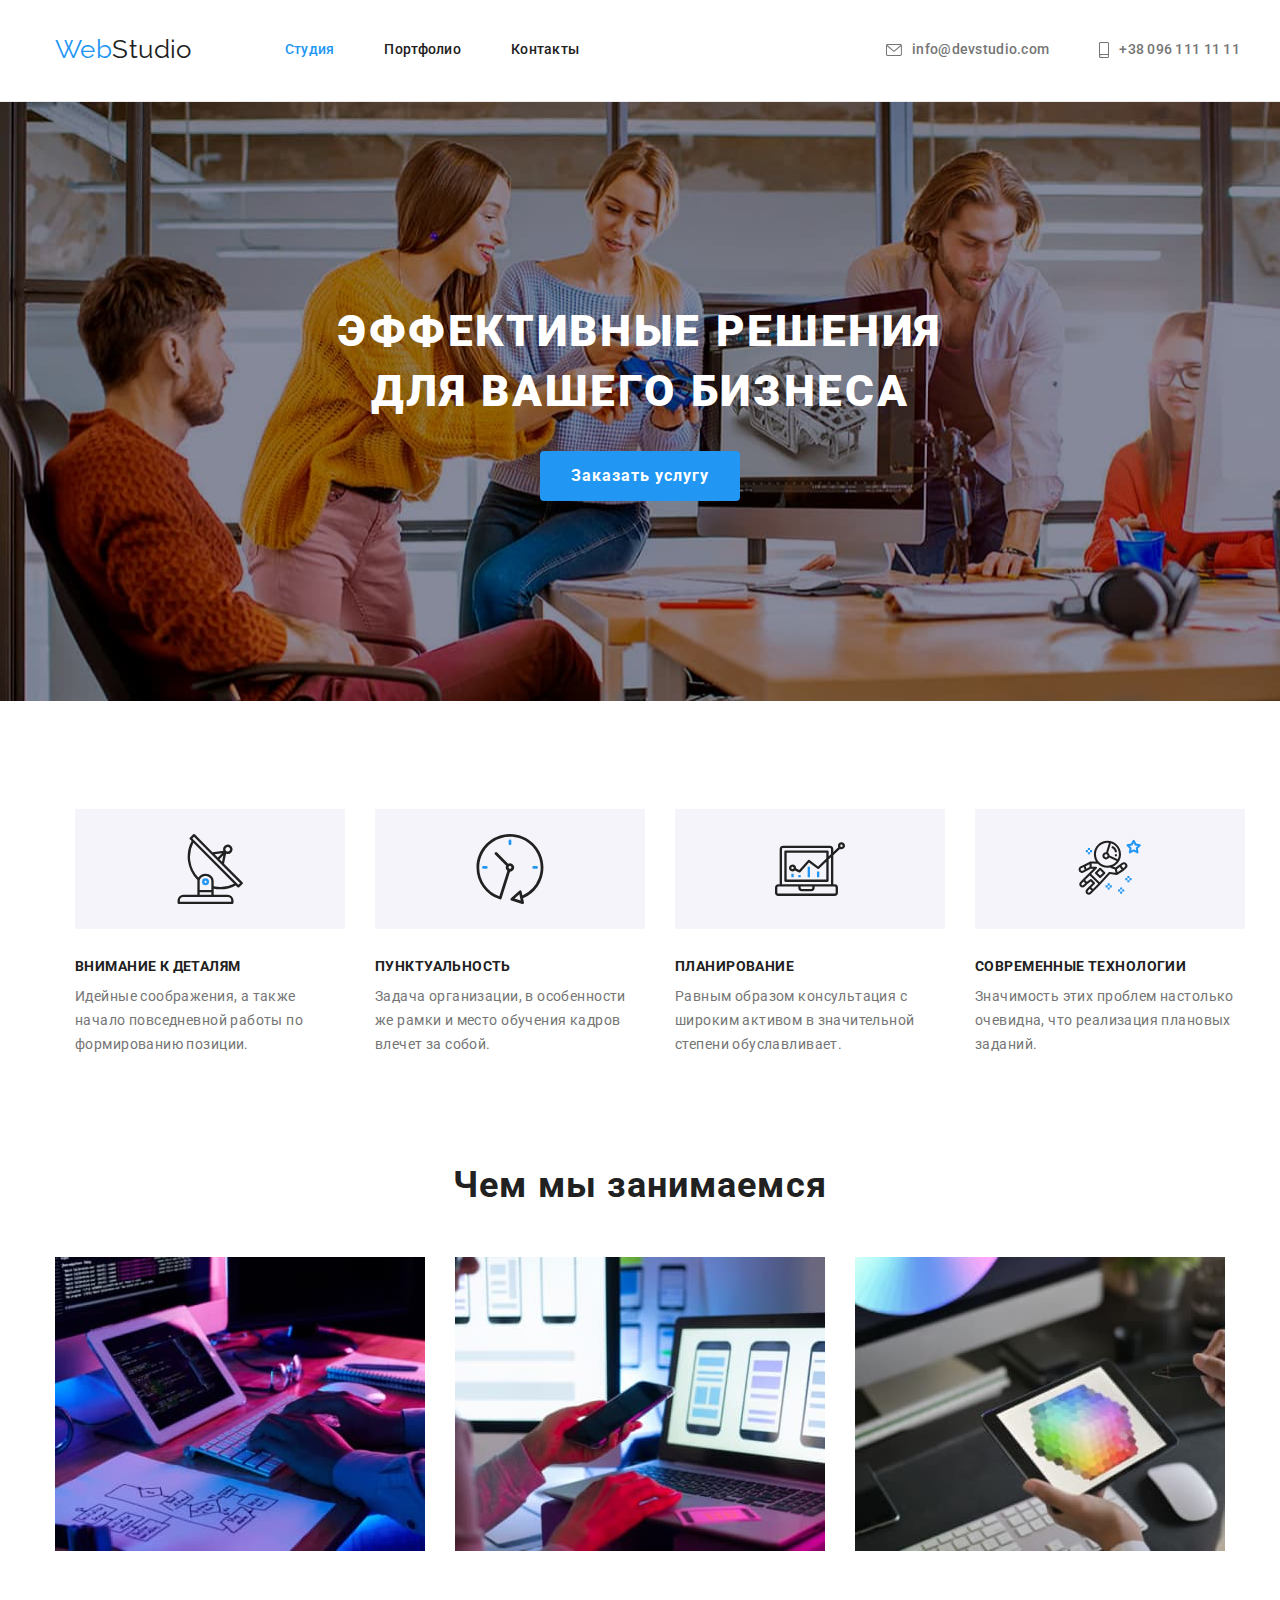
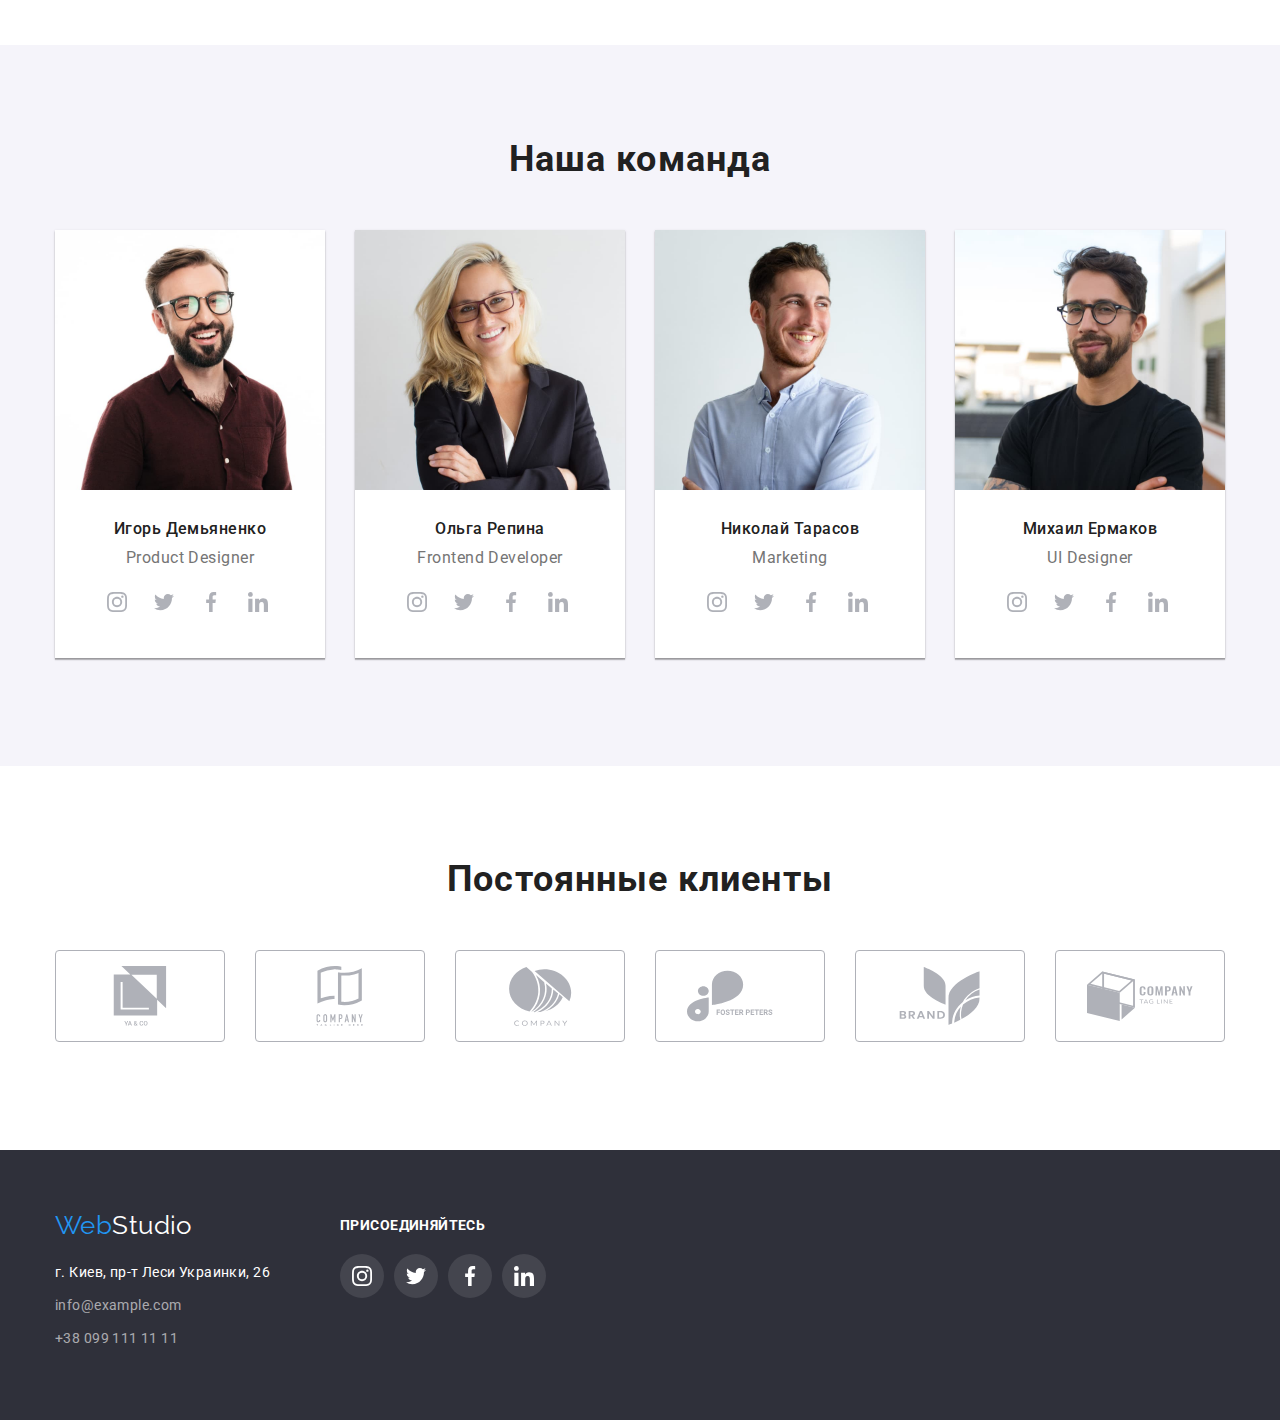
==== index.html @ 2c9555b2 "add fixes" ====
<!DOCTYPE html>
    <html lang="ru">
    <head>
        <meta charset="UTF-8">
        <meta http-equiv="X-UA-Compatible" content="IE=edge">
        <meta name="viewport" content="width=device-width, initial-scale=1.0">
        <title>WebStudio</title>
        <link rel="preconnect" href="https://fonts.gstatic.com">
        <link href="https://fonts.googleapis.com/css2?family=Raleway:wght@700&family=Roboto:wght@400;500;700;900&display=swap"
            rel="stylesheet">
        <link rel="stylesheet" href="https://cdnjs.cloudflare.com/ajax/libs/modern-normalize/1.1.0/modern-normalize.min.css">
        <link rel="stylesheet" href="./css/styles.css">
    </head>
    <body>
    <!--Шапка страницы-->
        <header class="page-header">
            <div class="site-nav container">
                <a class="logo" href="./index.html">Web<span class="logo-studio">Studio</span> </a>
                    <nav>
                        <!--Навигация сайта-->
                        <ul class="nav-list">
                            <li class="nav-item"><a class="link-nav active" href="./index.html">Студия</a></li>
                            <li class="nav-item"><a class="link-nav" href="./portfolio.html">Портфолио</a></li>
                            <li class="nav-item"><a class="link-nav" href="">Контакты</a></li>
                        </ul>
                    </nav>
                <ul class="header-address">
                    <li class="header-address-list">
                        <a class="link-address" href="mailto:info@devstudio.com">
                            <svg class="email-icon" width="16" height="12">
                                <use href="./images/icon.svg#icon-envelope"></use>
                            </svg> info@devstudio.com</a>
                    </li>
                    <li>
                        <a class="link-address" href="tel:+380961111111">
                            <svg class="smartphone-icon" width="10" height="16">
                                <use href="./images/icon.svg#icon-smartphone"></use></svg> +38 096 111 11 11</a>
                    </li>
                </ul>
            </div>
        </header>
        
        <main>

            <section class="hero">
            <!--Герой-->
                <h1 class="hero-title">Эффективные решения для вашего бизнеса</h1>
                    <button type="button" class=" hero-button">Заказать услугу</button>  
            </section>


            <section class="section">
                <!--<h2>Особенности</h2>-->
            <div class="container">
                <ul class="features">
                    <li class="features-list">
                        <div class="features-svg">
                            <svg class="feature-icon" width="270" height="120">
                                <use href="./images/icon.svg#icon-Group123"></use>
                            </svg>
                        </div>
                        <div class="features-descr">
                            <h3 class="features-title">Внимание к деталям</h3>
                            <p class="features-text">Идейные соображения, а также начало повседневной работы по формированию позиции.</p> 
                        </div>
                    </li>
                    <li class="features-list">
                        <div class="features-svg">
                            <svg class="feature-icon" width="270" height="120">
                                <use href="./images/icon.svg#icon-clock-1"></use>
                            </svg>
                        </div>
                        <div class="features-descr">
                            <h3 class="features-title">Пунктуальность</h3>
                            <p class="features-text">Задача организации, в особенности же рамки и место обучения кадров влечет за собой.</p>
                        </div>
                    </li>
                    <li class="features-list">
                        <div class="features-svg">
                            <svg class="feature-icon" width="270" height="120">
                                <use href="./images/icon.svg#icon-diagram-1"></use>
                            </svg>
                        </div>
                        <div class="features-descr">
                            <h3 class="features-title">Планирование</h3>
                            <p class="features-text">Равным образом консультация с широким активом в значительной степени обуславливает.</p>
                        </div>
                    </li>
                    <li class="features-list">
                        <div class="features-svg">
                            <svg class="feature-icon" width="270" height="120">
                                <use href="./images/icon.svg#icon-astronaut-1"></use>
                            </svg>
                        </div>
                        <div class="features-descr">
                            <h3 class="features-title">Современные технологии</h3>
                            <p class="features-text">Значимость этих проблем настолько очевидна, что реализация плановых заданий.</p>
                        </div>
                    </li>
                </ul>
            </div>
            </section>
        


                <section class="section activity-section">
                    <h2 class="activity">Чем мы занимаемся</h2>
                    <div class="container">
                        <ul class="activity-list">
                            <li class="activity-list-item"> <img src="./images/box-1.jpg" alt="Создание сайтов" width="370">  </li>
                            <li class="activity-list-item"> <img src="./images/box-2.jpg" alt="Разработка приложений" width="370"> </li>
                            <li class="activity-list-item"> <img src="./images/box-3.jpg" alt="Дизайн" width="370"> </li>
                        </ul>
                    </div>
                </section>


                <section class="team-section section">
                    <div class="container">
                        <h2 class="team-title">Наша команда</h2>
                        <ul class="team-list">
                            <li class="team-list-item">
                                <img src="./images/img-4.jpg" alt="Игорь Демьяненко" width="270">
                                <div class="team-item-wrapper">
                                    <div class="team-member-info">
                                <h3 class="team-member">Игорь Демьяненко</h3>
                                <p class="team-position">Product Designer</p>
                                <ul class="team-links">
                                    <li class="team-links-item">
                                        <a href="https://www.instagram.com">
                                            <svg class="link-icon" width="20" height="20">
                                                <use href="./images/icon.svg#icon-instagram-2"></use>
                                            </svg>
                                            </a>
                                        </li>
                                        <li class="team-links-item">
                                            <a href="https://twitter.com">
                                                <svg class="link-icon" width="20" height="20">
                                                    <use href="./images/icon.svg#icon-twitter-1"></use>
                                                </svg>
                                            </a>
                                        </li>
                                        <li class="team-links-item">
                                            <a href="https://www.facebook.com">
                                                <svg class="link-icon" width="20" height="20">
                                                    <use href="./images/icon.svg#icon-facebook-1"></use>
                                                </svg>
                                            </a>
                                        </li>
                                        <li class="team-links-item">
                                            <a href="https://www.linkedin.com">
                                                <svg class="link-icon" width="20" height="20">
                                                    <use href="./images/icon.svg#icon-linkedin-1"></use>
                                                </svg>
                                            </a>
                                        </li>
                                        </ul>
                                        </div>
                        </div>
                        </li>
                        <li class="team-list-item">
                            <img src="./images/img-5.jpg" alt="Ольга Репина" width="270">
                            <div class="team-item-wrapper">
                                <div class="team-member-info">
                            <h3 class="team-member">Ольга Репина</h3>
                            <p class="team-position">Frontend Developer</p>
                            <ul class="team-links">
                                <li class="team-links-item">
                                    <a href="https://www.instagram.com">
                                        <svg class="link-icon" width="20" height="20">
                                            <use href="./images/icon.svg#icon-instagram-2"></use>
                                        </svg>
                                    </a>
                                </li>
                                <li class="team-links-item">
                                    <a href="https://twitter.com">
                                        <svg class="link-icon" width="20" height="20">
                                            <use href="./images/icon.svg#icon-twitter-1"></use>
                                        </svg>
                                    </a>
                                </li>
                                <li class="team-links-item">
                                    <a href="https://www.facebook.com">
                                        <svg class="link-icon" width="20" height="20">
                                            <use href="./images/icon.svg#icon-facebook-1"></use>
                                        </svg>
                                    </a>
                                </li>
                                <li class="team-links-item">
                                    <a href="https://www.linkedin.com">
                                        <svg class="link-icon" width="20" height="20">
                                            <use href="./images/icon.svg#icon-linkedin-1"></use>
                                        </svg>
                                    </a>
                                </li>
                            </ul>
                            </div>
                        </div>
                        </li>
                        <li class="team-list-item">
                            <img src="./images/img-6.jpg" alt="Николай Тарасов" width="270">
                            <div class="team-item-wrapper">
                                <div class="team-member-info">
                            <h3 class="team-member">Николай Тарасов</h3>
                            <p  class="team-position">Marketing</p>
                            <ul class="team-links">
                                <li class="team-links-item">
                                    <a href="https://www.instagram.com">
                                        <svg class="link-icon" width="20" height="20">
                                            <use href="./images/icon.svg#icon-instagram-2"></use>
                                        </svg>
                                    </a>
                                </li>
                                <li class="team-links-item">
                                    <a href="https://twitter.com">
                                        <svg class="link-icon" width="20" height="20">
                                            <use href="./images/icon.svg#icon-twitter-1"></use>
                                        </svg>
                                    </a>
                                </li>
                                <li class="team-links-item">
                                    <a href="https://www.facebook.com">
                                        <svg class="link-icon" width="20" height="20">
                                            <use href="./images/icon.svg#icon-facebook-1"></use>
                                        </svg>
                                    </a>
                                </li>
                                <li class="team-links-item">
                                    <a href="https://www.linkedin.com">
                                        <svg class="link-icon" width="20" height="20">
                                            <use href="./images/icon.svg#icon-linkedin-1"></use>
                                        </svg>
                                    </a>
                                </li>
                            </ul>
                            </div>
                            </div>
                        </li>
                        <li class="team-list-item">
                            <img src="./images/img-7.jpg" alt="Михаил Ермаков" width="270">
                            <div class="team-item-wrapper">
                                <div class="team-member-info">
                            <h3 class="team-member">Михаил Ермаков</h3>
                            <p  class="team-position">UI Designer</p>
                            <ul class="team-links">
                                <li class="team-links-item">
                                    <a href="https://www.instagram.com">
                                        <svg class="link-icon" width="20" height="20">
                                            <use href="./images/icon.svg#icon-instagram-2"></use>
                                        </svg>
                                    </a>
                                </li>
                                <li class="team-links-item">
                                    <a href="https://twitter.com">
                                        <svg class="link-icon" width="20" height="20">
                                            <use href="./images/icon.svg#icon-twitter-1"></use>
                                        </svg>
                                    </a>
                                </li>
                                <li class="team-links-item">
                                    <a href="https://www.facebook.com">
                                        <svg class="link-icon" width="20" height="20">
                                            <use href="./images/icon.svg#icon-facebook-1"></use>
                                        </svg>
                                    </a>
                                </li>
                                <li class="team-links-item">
                                    <a href="https://www.linkedin.com">
                                        <svg class="link-icon" width="20" height="20">
                                            <use href="./images/icon.svg#icon-linkedin-1"></use>
                                        </svg>
                                    </a>
                                </li>
                            </ul>
                            </div>
                            </div>
                        </li>
                    </ul> 
                    </div>
                </section>



                <section class="section">
                <div class="clients container">
                    <h3 class="clients-headline">Постоянные клиенты</h3>
                    <ul class="clients-list">
                        <li class="clients-item">
                            <svg class="company-icon" width="106" height="60">
                                <use href="./images/icon.svg#icon-group"></use>
                            </svg>
                            <a href=""></a>
                        </li>
                        <li class="clients-item">
                            <svg class="company-icon" width="106" height="60">
                                <use href="./images/icon.svg#icon-group-1"></use>
                            </svg>
                            <a href=""></a>
                        </li>
                        <li class="clients-item">
                            <svg class="company-icon" width="106" height="60">
                                <use href="./images/icon.svg#icon-group-2"></use>
                            </svg>
                            <a href=""></a>
                        </li>
                        <li class="clients-item">
                            <svg class="company-icon" width="106" height="60">
                                <use href="./images/icon.svg#icon-group-3"></use>
                            </svg>
                            <a href=""></a>
                        </li>
                        <li class="clients-item">
                            <svg class="company-icon" width="106" height="60">
                                <use href="./images/icon.svg#icon-group-4"></use>
                            </svg>
                            <a href=""></a>
                        </li>
                        <li class="clients-item">
                            <svg class="company-icon" width="106" height="60">
                                <use href="./images/icon.svg#icon-group-5"></use>
                            </svg>
                            <a href=""></a>
                        </li>
                    </ul>
                </div>
                </section>
        </main>


        <footer class="footer section">
            <div class="container"> 
                <!-- Футер -->
                <div class="all-footer">
                    <div class="left-side-footer">
                <a class="logo" href="./index.html">Web<span class="logo-footer">Studio</span> </a>
                <address class="footer-address">
                    <p class="address">г. Киев, пр-т Леси Украинки, 26</p>
                    <a class="link-address-footer" href="mailto:info@example.com">info@example.com</a>
                    <a class="link-address-footer" href="tel:+380991111111">+38 099 111 11 11</a>
                </address>
                </div>

            <div class="right-side-footer">
                <p class="social-subscribe">Присоединяйтесь</p>
                <ul class="footer-social-links">
                
                    <li class="footer-social-links-item">
                        <svg class="link-icon" width="20" height="20">
                            <use href="./images/icon.svg#icon-instagram-2"></use>
                        </svg>
                        <a href="https://www.instagram.com"></a>
                    </li>
                    <li class="footer-social-links-item">
                        <svg class="link-icon" width="20" height="20">
                            <use href="./images/icon.svg#icon-twitter-1"></use>
                        </svg>
                        <a href="https://twitter.com"></a>
                    </li>
                    <li class="footer-social-links-item">
                        <svg class="link-icon" width="20" height="20">
                            <use href="./images/icon.svg#icon-facebook-1"></use>
                        </svg>
                        <a href="https://www.facebook.com"></a>
                    </li>
                    <li class="footer-social-links-item">
                        <svg class="link-icon" width="20" height="20">
                            <use href="./images/icon.svg#icon-linkedin-1"></use>
                        </svg>
                        <a href="https://www.linkedin.com"></a>
                </ul>
            </div>
            </div>  
            </div>
        </footer>

        </body>

    </html>
---- css/styles.css ----
/* Цвет заголовков #212121 */
/* цвет основного текста #757575 */
/* белый цвет #FFFFFF */
/* синий цвет #2196F3; */

:root {
  --primary-text-color: #757575;
  --title-text-color: #212121;
  --accent-color: #2196f3;
  --white-color: #ffffff;
  --dark-background: #2f303a;
  --secondary-background: #f5f4fa;
  --third-background: #ececec;
  --filter-border: #eeeeee;
  --hero-gradient: rgba(47, 48, 58, 0.4);
  --icon-fill: #afb1b8;
  --footer-link: rgba(255, 255, 255, 0.6);
  --footer-social-link: rgba(255, 255, 255, 0.1);
}

ul,
li {
  list-style: none;
}

p,
h1,
h2,
h3,
h4,
h5,
h6 {
  padding: 0;
  margin: 0;
}

a {
  text-decoration: none;
}
body {
  color: var(--primary-text-color);

  font-family: "Roboto", sans-serif;
  font-size: 14px;
  line-height: 1.7;
  letter-spacing: 0.03em;
}

.container {
  width: 1200px;
  margin-left: auto;
  margin-right: auto;
  padding-left: 15px;
  padding-right: 15px;
}

.section {
  padding-top: 94px;
  padding-bottom: 94px;
}

img {
  display: block;
  max-width: 100%;
  height: auto;
}

/* header */

.page-header .container {
  display: flex;
  align-items: center;
  justify-content: space-between;
}

.page-header {
  border-bottom: 1px solid var(--third-background);
}

.logo {
  color: var(--accent-color);
  font-family: "Raleway", sans-serif;
  font-size: 26px;
  font-weight: 700px;
  line-height: 1.19;
}

.logo-studio {
  color: var(--title-text-color);
  font-family: "Raleway", sans-serif;
  font-size: 26px;
  font-weight: 700px;
  line-height: 1.19;
  margin-right: 93px;
}

.site-nav {
  display: flex;
  justify-content: center;
  padding-top: 24px;
  padding-bottom: 25px;
  padding-right: 0;
}

.nav-list {
  display: flex;
  justify-content: center;
  padding-left: 0;
}
.link-nav {
  color: var(--title-text-color);
  font-style: normal;
  font-weight: 500;
  font-size: 14px;
  line-height: 16px;
  letter-spacing: 0.02em;
}
.nav-item,
.link-address:not(:last-child) {
  margin-right: 50px;
}

.link-nav:hover,
.link-nav:focus,
.link-nav:active,
.link-nav.active,
.link-address:hover,
.link-address:focus,
.link-address:active,
.link-address-footer:active,
.link-address-footer:hover,
.link-address-footer:focus {
  color: var(--accent-color);
}

.header-address {
  display: flex;
  margin-left: auto;
  padding: 0;
}

.header-address-list {
  margin-right: 50px;
}

.link-address {
  color: var(--primary-text-color);
  font-weight: 500;
  font-size: 14px;
  line-height: 1.14;
  letter-spacing: 0.02em;
  display: flex;
  text-align: center;
  align-items: center;
}

.email-icon,
.smartphone-icon {
  margin-right: 10px;
  fill: var(--primary-text-color);
  cursor: pointer;
}

.link-address:hover .email-icon,
.link-address:hover .smartphone-icon {
  fill: var(--accent-color);
}

/* HERO */
.hero {
  /* background-color: var(--dark-background); */
  text-align: center;
  max-width: 1600px;
  margin: 0 auto;
  padding: 200px 0;
  background: linear-gradient(to right, var(--hero-gradient));
  background-image: url(../images/team-work.jpg);
  background-size: 1600px auto;
  background-repeat: no-repeat;
}

.hero-title {
  color: var(--white-color);
  font-weight: 900;
  font-size: 44px;
  line-height: 1.36;
  text-align: center;
  letter-spacing: 0.06em;
  text-transform: uppercase;
  max-width: 660px;
  margin: 0 auto;
}

.hero-button {
  font-family: "Roboto", sans-serif;
  font-weight: 700;
  font-size: 16px;
  line-height: 1.8;
  letter-spacing: 0.06em;
  border-radius: 4px;
  width: 200px;
  height: 50px;
  margin-top: 30px;
  color: #fff;
  background: var(--accent-color);
  border: none;
}

.hero-button:hover,
.hero-button:focus {
  background-color: var(--accent-color);
}

/* Features */
.features {
  display: flex;
  justify-content: center;
}
.features-list:not(:last-child) {
  margin-right: 30px;
}
.features-descr {
  margin-top: 30px;
}
.features-title {
  color: var(--title-text-color);
  font-size: 14px;
  line-height: 1.14;
  letter-spacing: 0.03em;
  text-transform: uppercase;
  padding-bottom: 10px;
}
.features-text {
  font-size: 14px;
  line-height: 1.7;
  letter-spacing: 0.03em;
  width: 270px;
}
.feature-icon {
  display: block;
  padding: 25px 100px;
  background-color: var(--secondary-background);
}

/* Activity */

.activity-section {
  margin-top: -94px;
}

.activity {
  color: var(--title-text-color);
  font-size: 36px;
  line-height: 1.16;
  text-align: center;
  letter-spacing: 0.03em;
}

.activity-list {
  display: flex;
  justify-content: space-between;
  padding: 0;
  margin: 0;
}

.activity-list-item {
  margin-top: 50px;
}

/* Team section */

.team-section {
  background-color: var(--secondary-background);
  color: var(--title-text-color);
}

.team-title {
  font-size: 36px;
  line-height: 1.16;
  text-align: center;
  letter-spacing: 0.03em;
  margin-bottom: 50px;
}

.team-list {
  display: flex;
  justify-content: space-between;
  padding: 0;
}

.team-list .team-list-item:not(:last-child) {
  margin-right: 30px;
}

.team-list-item {
  background-color: var(--white-color);
  box-shadow: 0px 1px 3px rgba(0, 0, 0, 0.12), 0px 1px 1px rgba(0, 0, 0, 0.14),
    0px 2px 1px rgba(0, 0, 0, 0.2);
}

.team-item-wrapper {
  margin-top: 30px;
  margin-bottom: 30px;
}

.team-links-item:hover {
  background-color: var(--accent-color);
  border-radius: 50%;
}
.team-links-item:hover .link-icon {
  fill: var(--white-color);
}
.team-member {
  color: var(--title-text-color);
  font-weight: 500;
  font-size: 16px;
  text-align: center;
  line-height: 1.18;
  letter-spacing: 0.03em;
  padding-bottom: 10px;
}

.team-position {
  color: var(--primary-text-color);
  font-weight: 400;
  font-size: 16px;
  text-align: center;
  line-height: 1.18;
  letter-spacing: 0.03em;
}

.team-links {
  display: flex;
  text-align: center;
  margin-top: 16px;
}

.team-links-item {
  display: flex;
  align-items: center;
  justify-content: center;
  width: 44px;
  height: 44px;
}

.team-links-item:not(:last-child) {
  margin-right: 3px;
}

.team-links-item .link-icon {
  fill: #afb1b8;
  cursor: pointer;
}

/* clients section */

.clients-headline {
  margin-bottom: 50px;
  color: var(--title-text-color);
  font-size: 36px;
  line-height: 1.1;
  letter-spacing: 0.03em;
  text-align: center;
}

.clients-list {
  display: flex;
  justify-content: space-between;
  padding: 0;
}

.clients-item {
  border: 1px solid var(--icon-fill);
  /* box-sizing: border-box; */
  border-radius: 4px;
  width: 170px;
  height: 92px;
  display: flex;
  justify-content: center;
  align-items: center;
}

.clients-item:not(:last-child) {
  margin-right: 30px;
}

.company-icon {
  /* padding: 16px 32px; */
  fill: var(--icon-fill);
  cursor: pointer;
}
.clients-item:hover {
  border: 1px solid var(--accent-color);
}

.company-icon:hover {
  fill: var(--accent-color);
}
.clients-item:hover .company-icon {
  fill: var(--accent-color);
}

/* footer */

.footer {
  background-color: var(--dark-background);
  padding-top: 60px;
  padding-bottom: 60px;
}

.all-footer {
  display: flex;
}
.footer-address {
}

.address {
  color: var(--white-color);
  font-style: normal;
  font-weight: normal;
  font-size: 14px;
  line-height: 1.7;
  letter-spacing: 0.03em;
  margin-top: 20px;
  margin-bottom: 9px;
}

.link-address-footer {
  font-style: normal;
  font-weight: normal;
  font-size: 14px;
  line-height: 1.7;
  letter-spacing: 0.03em;
  color: var(--footer-link);
  padding-bottom: 9px;
  display: flex;
}

.logo-footer {
  color: var(--white-color);
  margin-bottom: 20px;
}

.left-side-footer {
  margin-right: 70px;
}

.right-side-footer {
  min-width: 206px;
}

.social-subscribe {
  display: block;
  text-align: start;
  margin-bottom: 20px;
  margin-top: 8px;
  font-weight: 700;
  font-size: 14px;
  line-height: 1.14;
  letter-spacing: 0.03em;
  text-transform: uppercase;
  color: var(--white-color);
}

.footer-social-links {
  display: flex;
  padding-left: 0;
}

.footer-social-links-item {
  display: flex;
  align-items: center;
  justify-content: center;
  border: none;
  width: 44px;
  height: 44px;
  padding: 0;
  border-radius: 50%;
  background: var(--footer-social-link);
  cursor: pointer;
}

.footer-social-links-item:not(:last-child) {
  margin-right: 10px;
}

.footer-social-links-item:hover,
.footer-social-links-item:focus {
  background-color: var(--accent-color);
}

.link-icon {
  fill: var(--white-color);
}

/* Portfolio page */

.portfolio-list {
  display: flex;
  justify-content: center;
  margin-bottom: 30px;
  padding: 0;
}
.portfolio-list-item:not(:last-child) {
  margin-right: 8px;
}
.portfolio-button {
  background-color: var(--secondary-background);
  color: var(--title-text-color);
  font-family: "Roboto", sans-serif;
  font-weight: 500;
  font-size: 16px;
  line-height: 1.6;
  text-align: center;
  letter-spacing: 0.03em;
  cursor: pointer;
  padding: 6px 22px;
  border-radius: 4px;
  border: none;
}

.button:hover,
.button:active,
.button:focus,
.portfolio-button:hover,
.portfolio-button:active,
.portfolio-button:focus {
  background: var(--accent-color);
  color: var(--white-color);
}

/* Filter */
.filter-section {
  padding: 0;
  margin: 0;
}

.filter {
  display: flex;
  flex-wrap: wrap;
  margin-top: -30px;
  margin-left: -30px;
  margin-right: -30px;
  padding: 0;
}

.filter-section-item {
  flex-basis: ((100% / 3 - 30px));
  margin-right: 30px;
  margin-top: 30px;
}
.filter-section-item {
  border: 1px solid var(--filter-border);
}
.filter-section-info {
  margin: 20px 24px;
}

.filter-title {
  color: var(--title-text-color);
  font-size: 18px;
  line-height: 2;
  letter-spacing: 0.06em;
}

.filter-type {
  font-size: 16px;
  line-height: 1.8;
  letter-spacing: 0.03em;
}
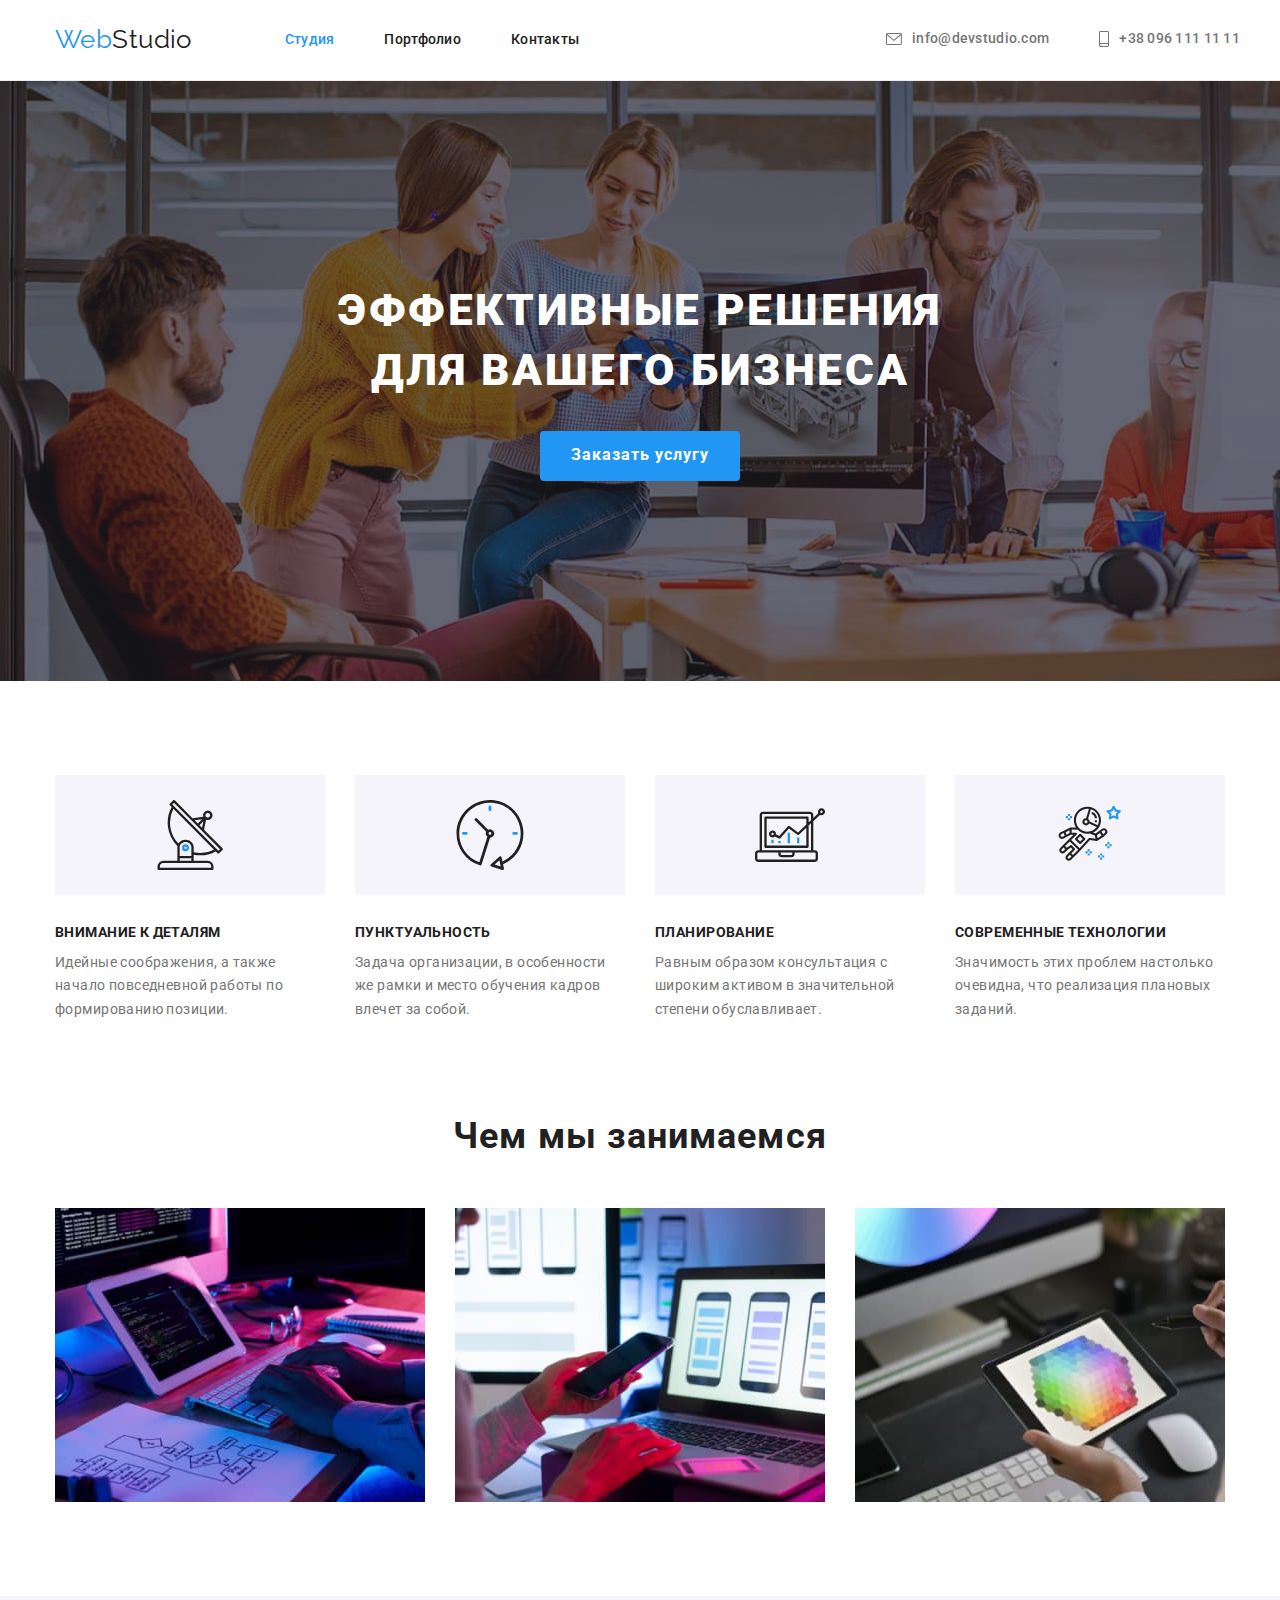
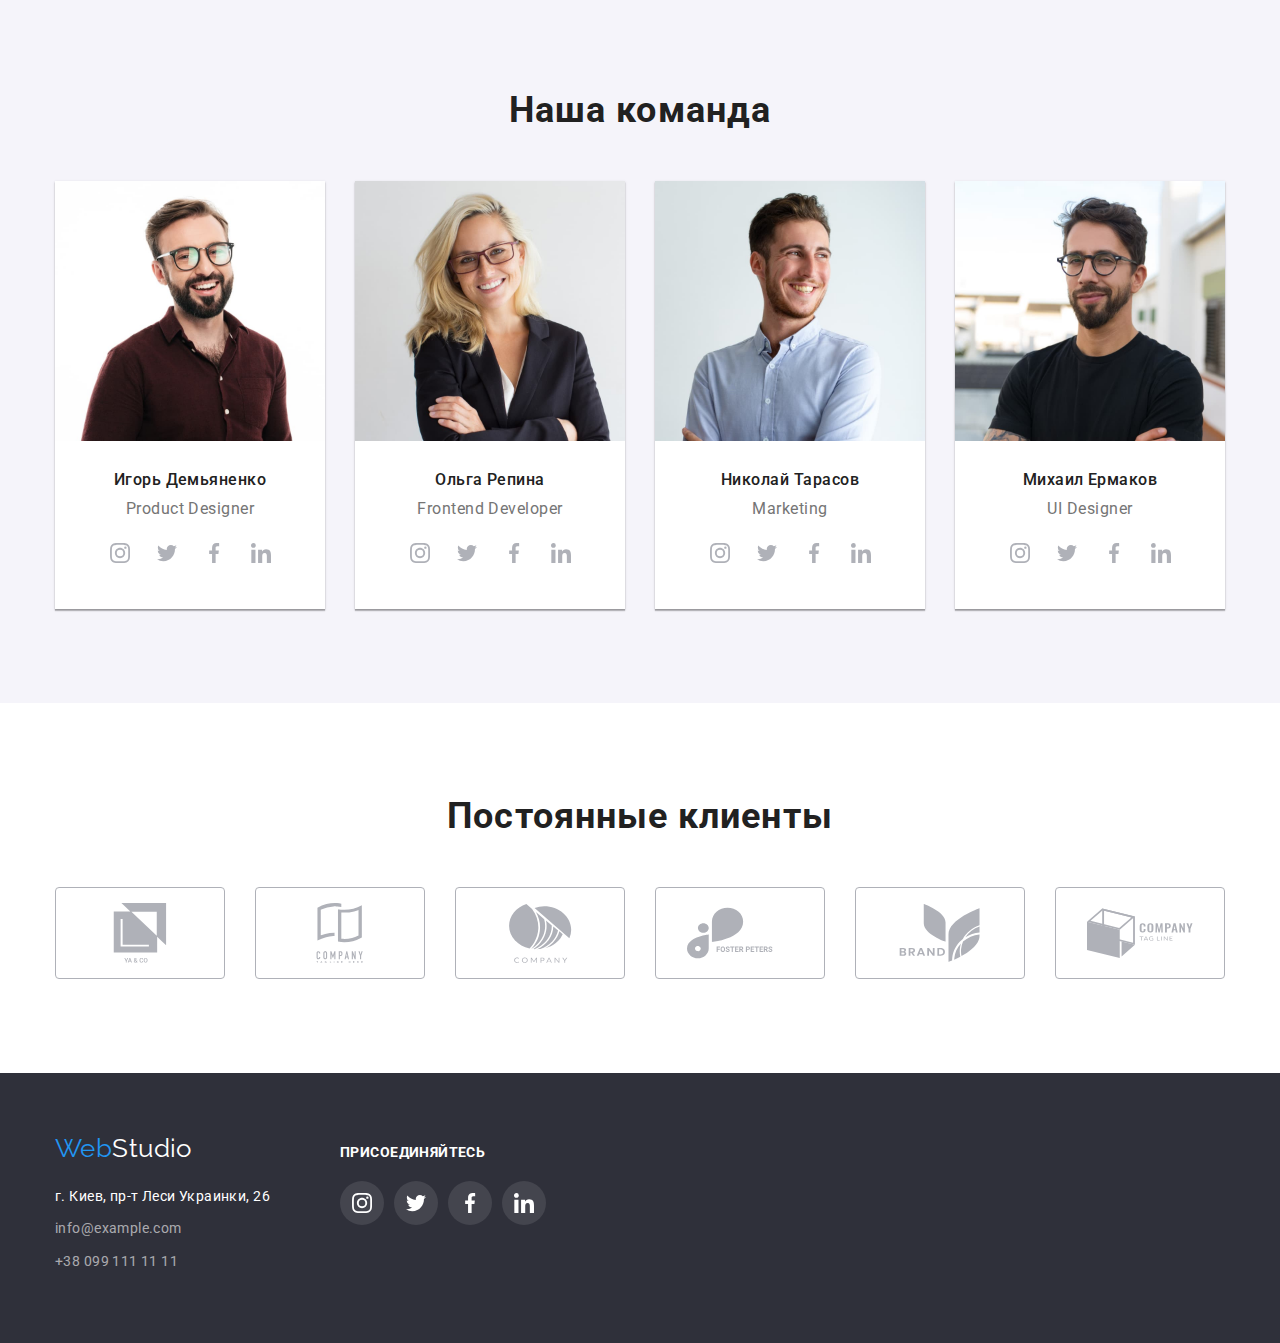
==== commit 07647aa5: "add fixes" ====
--- a/index.html
+++ b/index.html
@@ -114,171 +114,169 @@
                     </div>
                 </section>
 
-
-                <section class="team-section section">
-                    <div class="container">
-                        <h2 class="team-title">Наша команда</h2>
-                        <ul class="team-list">
-                            <li class="team-list-item">
-                                <img src="./images/img-4.jpg" alt="Игорь Демьяненко" width="270">
-                                <div class="team-item-wrapper">
-                                    <div class="team-member-info">
-                                <h3 class="team-member">Игорь Демьяненко</h3>
-                                <p class="team-position">Product Designer</p>
-                                <ul class="team-links">
-                                    <li class="team-links-item">
-                                        <a href="https://www.instagram.com">
-                                            <svg class="link-icon" width="20" height="20">
-                                                <use href="./images/icon.svg#icon-instagram-2"></use>
-                                            </svg>
-                                            </a>
-                                        </li>
-                                        <li class="team-links-item">
-                                            <a href="https://twitter.com">
-                                                <svg class="link-icon" width="20" height="20">
-                                                    <use href="./images/icon.svg#icon-twitter-1"></use>
-                                                </svg>
-                                            </a>
-                                        </li>
-                                        <li class="team-links-item">
-                                            <a href="https://www.facebook.com">
-                                                <svg class="link-icon" width="20" height="20">
-                                                    <use href="./images/icon.svg#icon-facebook-1"></use>
-                                                </svg>
-                                            </a>
-                                        </li>
-                                        <li class="team-links-item">
-                                            <a href="https://www.linkedin.com">
-                                                <svg class="link-icon" width="20" height="20">
-                                                    <use href="./images/icon.svg#icon-linkedin-1"></use>
-                                                </svg>
-                                            </a>
-                                        </li>
-                                        </ul>
-                                        </div>
-                        </div>
-                        </li>
-                        <li class="team-list-item">
-                            <img src="./images/img-5.jpg" alt="Ольга Репина" width="270">
-                            <div class="team-item-wrapper">
-                                <div class="team-member-info">
-                            <h3 class="team-member">Ольга Репина</h3>
-                            <p class="team-position">Frontend Developer</p>
-                            <ul class="team-links">
-                                <li class="team-links-item">
-                                    <a href="https://www.instagram.com">
-                                        <svg class="link-icon" width="20" height="20">
-                                            <use href="./images/icon.svg#icon-instagram-2"></use>
-                                        </svg>
-                                    </a>
-                                </li>
-                                <li class="team-links-item">
-                                    <a href="https://twitter.com">
-                                        <svg class="link-icon" width="20" height="20">
-                                            <use href="./images/icon.svg#icon-twitter-1"></use>
-                                        </svg>
-                                    </a>
-                                </li>
-                                <li class="team-links-item">
-                                    <a href="https://www.facebook.com">
-                                        <svg class="link-icon" width="20" height="20">
-                                            <use href="./images/icon.svg#icon-facebook-1"></use>
-                                        </svg>
-                                    </a>
-                                </li>
-                                <li class="team-links-item">
-                                    <a href="https://www.linkedin.com">
-                                        <svg class="link-icon" width="20" height="20">
-                                            <use href="./images/icon.svg#icon-linkedin-1"></use>
-                                        </svg>
-                                    </a>
-                                </li>
-                            </ul>
-                            </div>
-                        </div>
-                        </li>
-                        <li class="team-list-item">
-                            <img src="./images/img-6.jpg" alt="Николай Тарасов" width="270">
-                            <div class="team-item-wrapper">
-                                <div class="team-member-info">
-                            <h3 class="team-member">Николай Тарасов</h3>
-                            <p  class="team-position">Marketing</p>
-                            <ul class="team-links">
-                                <li class="team-links-item">
-                                    <a href="https://www.instagram.com">
-                                        <svg class="link-icon" width="20" height="20">
-                                            <use href="./images/icon.svg#icon-instagram-2"></use>
-                                        </svg>
-                                    </a>
-                                </li>
-                                <li class="team-links-item">
-                                    <a href="https://twitter.com">
-                                        <svg class="link-icon" width="20" height="20">
-                                            <use href="./images/icon.svg#icon-twitter-1"></use>
-                                        </svg>
-                                    </a>
-                                </li>
-                                <li class="team-links-item">
-                                    <a href="https://www.facebook.com">
-                                        <svg class="link-icon" width="20" height="20">
-                                            <use href="./images/icon.svg#icon-facebook-1"></use>
-                                        </svg>
-                                    </a>
-                                </li>
-                                <li class="team-links-item">
-                                    <a href="https://www.linkedin.com">
-                                        <svg class="link-icon" width="20" height="20">
-                                            <use href="./images/icon.svg#icon-linkedin-1"></use>
-                                        </svg>
-                                    </a>
-                                </li>
-                            </ul>
-                            </div>
-                            </div>
-                        </li>
-                        <li class="team-list-item">
-                            <img src="./images/img-7.jpg" alt="Михаил Ермаков" width="270">
-                            <div class="team-item-wrapper">
-                                <div class="team-member-info">
-                            <h3 class="team-member">Михаил Ермаков</h3>
-                            <p  class="team-position">UI Designer</p>
-                            <ul class="team-links">
-                                <li class="team-links-item">
-                                    <a href="https://www.instagram.com">
-                                        <svg class="link-icon" width="20" height="20">
-                                            <use href="./images/icon.svg#icon-instagram-2"></use>
-                                        </svg>
-                                    </a>
-                                </li>
-                                <li class="team-links-item">
-                                    <a href="https://twitter.com">
-                                        <svg class="link-icon" width="20" height="20">
-                                            <use href="./images/icon.svg#icon-twitter-1"></use>
-                                        </svg>
-                                    </a>
-                                </li>
-                                <li class="team-links-item">
-                                    <a href="https://www.facebook.com">
-                                        <svg class="link-icon" width="20" height="20">
-                                            <use href="./images/icon.svg#icon-facebook-1"></use>
-                                        </svg>
-                                    </a>
-                                </li>
-                                <li class="team-links-item">
-                                    <a href="https://www.linkedin.com">
-                                        <svg class="link-icon" width="20" height="20">
-                                            <use href="./images/icon.svg#icon-linkedin-1"></use>
-                                        </svg>
-                                    </a>
-                                </li>
-                            </ul>
-                            </div>
-                            </div>
-                        </li>
-                    </ul> 
-                    </div>
-                </section>
-
+<section class="team-section section">
+    <div class="container">
+        <h2 class="team-title">Наша команда</h2>
+        <ul class="team-list">
+            <li class="team-list-item">
+                <img src="./images/img-4.jpg" alt="Игорь Демьяненко" width="270">
+                <div class="team-item-wrapper">
+                    <div class="team-member-info">
+                        <h3 class="team-member">Игорь Демьяненко</h3>
+                        <p class="team-position">Product Designer</p>
+                        <ul class="team-links">
+                            <li class="team-links-item">
+                                <a href="https://www.instagram.com">
+                                    <svg class="link-icon" width="20" height="20">
+                                        <use href="./images/icon.svg#icon-instagram-2"></use>
+                                    </svg>
+                                </a>
+                            </li>
+                            <li class="team-links-item">
+                                <a href="https://twitter.com">
+                                    <svg class="link-icon" width="20" height="20">
+                                        <use href="./images/icon.svg#icon-twitter-1"></use>
+                                    </svg>
+                                </a>
+                            </li>
+                            <li class="team-links-item">
+                                <a href="https://www.facebook.com">
+                                    <svg class="link-icon" width="20" height="20">
+                                        <use href="./images/icon.svg#icon-facebook-1"></use>
+                                    </svg>
+                                </a>
+                            </li>
+                            <li class="team-links-item">
+                                <a href="https://www.linkedin.com">
+                                    <svg class="link-icon" width="20" height="20">
+                                        <use href="./images/icon.svg#icon-linkedin-1"></use>
+                                    </svg>
+                                </a>
+                            </li>
+                        </ul>
+                    </div>
+                </div>
+            </li>
+            <li class="team-list-item">
+                <img src="./images/img-5.jpg" alt="Ольга Репина" width="270">
+                <div class="team-item-wrapper">
+                    <div class="team-member-info">
+                        <h3 class="team-member">Ольга Репина</h3>
+                        <p class="team-position">Frontend Developer</p>
+                        <ul class="team-links">
+                            <li class="team-links-item">
+                                <a href="https://www.instagram.com">
+                                    <svg class="link-icon" width="20" height="20">
+                                        <use href="./images/icon.svg#icon-instagram-2"></use>
+                                    </svg>
+                                </a>
+                            </li>
+                            <li class="team-links-item">
+                                <a href="https://twitter.com">
+                                    <svg class="link-icon" width="20" height="20">
+                                        <use href="./images/icon.svg#icon-twitter-1"></use>
+                                    </svg>
+                                </a>
+                            </li>
+                            <li class="team-links-item">
+                                <a href="https://www.facebook.com">
+                                    <svg class="link-icon" width="20" height="20">
+                                        <use href="./images/icon.svg#icon-facebook-1"></use>
+                                    </svg>
+                                </a>
+                            </li>
+                            <li class="team-links-item">
+                                <a href="https://www.linkedin.com">
+                                    <svg class="link-icon" width="20" height="20">
+                                        <use href="./images/icon.svg#icon-linkedin-1"></use>
+                                    </svg>
+                                </a>
+                            </li>
+                        </ul>
+                    </div>
+                </div>
+            </li>
+            <li class="team-list-item">
+                <img src="./images/img-6.jpg" alt="Николай Тарасов" width="270">
+                <div class="team-item-wrapper">
+                    <div class="team-member-info">
+                        <h3 class="team-member">Николай Тарасов</h3>
+                        <p class="team-position">Marketing</p>
+                        <ul class="team-links">
+                            <li class="team-links-item">
+                                <a href="https://www.instagram.com">
+                                    <svg class="link-icon" width="20" height="20">
+                                        <use href="./images/icon.svg#icon-instagram-2"></use>
+                                    </svg>
+                                </a>
+                            </li>
+                            <li class="team-links-item">
+                                <a href="https://twitter.com">
+                                    <svg class="link-icon" width="20" height="20">
+                                        <use href="./images/icon.svg#icon-twitter-1"></use>
+                                    </svg>
+                                </a>
+                            </li>
+                            <li class="team-links-item">
+                                <a href="https://www.facebook.com">
+                                    <svg class="link-icon" width="20" height="20">
+                                        <use href="./images/icon.svg#icon-facebook-1"></use>
+                                    </svg>
+                                </a>
+                            </li>
+                            <li class="team-links-item">
+                                <a href="https://www.linkedin.com">
+                                    <svg class="link-icon" width="20" height="20">
+                                        <use href="./images/icon.svg#icon-linkedin-1"></use>
+                                    </svg>
+                                </a>
+                            </li>
+                        </ul>
+                    </div>
+                </div>
+            </li>
+            <li class="team-list-item">
+                <img src="./images/img-7.jpg" alt="Михаил Ермаков" width="270">
+                <div class="team-item-wrapper">
+                    <div class="team-member-info">
+                        <h3 class="team-member">Михаил Ермаков</h3>
+                        <p class="team-position">UI Designer</p>
+                        <ul class="team-links">
+                            <li class="team-links-item">
+                                <a href="https://www.instagram.com">
+                                    <svg class="link-icon" width="20" height="20">
+                                        <use href="./images/icon.svg#icon-instagram-2"></use>
+                                    </svg>
+                                </a>
+                            </li>
+                            <li class="team-links-item">
+                                <a href="https://twitter.com">
+                                    <svg class="link-icon" width="20" height="20">
+                                        <use href="./images/icon.svg#icon-twitter-1"></use>
+                                    </svg>
+                                </a>
+                            </li>
+                            <li class="team-links-item">
+                                <a href="https://www.facebook.com">
+                                    <svg class="link-icon" width="20" height="20">
+                                        <use href="./images/icon.svg#icon-facebook-1"></use>
+                                    </svg>
+                                </a>
+                            </li>
+                            <li class="team-links-item">
+                                <a href="https://www.linkedin.com">
+                                    <svg class="link-icon" width="20" height="20">
+                                        <use href="./images/icon.svg#icon-linkedin-1"></use>
+                                    </svg>
+                                </a>
+                            </li>
+                        </ul>
+                    </div>
+                </div>
+            </li>
+        </ul>
+    </div>
+</section>
 
 
                 <section class="section">
@@ -339,36 +337,38 @@
                     <a class="link-address-footer" href="tel:+380991111111">+38 099 111 11 11</a>
                 </address>
                 </div>
-
-            <div class="right-side-footer">
-                <p class="social-subscribe">Присоединяйтесь</p>
-                <ul class="footer-social-links">
-                
-                    <li class="footer-social-links-item">
-                        <svg class="link-icon" width="20" height="20">
-                            <use href="./images/icon.svg#icon-instagram-2"></use>
-                        </svg>
-                        <a href="https://www.instagram.com"></a>
-                    </li>
-                    <li class="footer-social-links-item">
-                        <svg class="link-icon" width="20" height="20">
-                            <use href="./images/icon.svg#icon-twitter-1"></use>
-                        </svg>
-                        <a href="https://twitter.com"></a>
-                    </li>
-                    <li class="footer-social-links-item">
-                        <svg class="link-icon" width="20" height="20">
-                            <use href="./images/icon.svg#icon-facebook-1"></use>
-                        </svg>
-                        <a href="https://www.facebook.com"></a>
-                    </li>
-                    <li class="footer-social-links-item">
-                        <svg class="link-icon" width="20" height="20">
-                            <use href="./images/icon.svg#icon-linkedin-1"></use>
-                        </svg>
-                        <a href="https://www.linkedin.com"></a>
-                </ul>
-            </div>
+                <div class="right-side-footer">
+                    <p class="social-subscribe">Присоединяйтесь</p>
+                    <ul class="footer-social-links">
+                    
+                        <li class="footer-social-links-item">
+                            <svg class="link-icon" width="20" height="20">
+                                <use href="./images/icon.svg#icon-instagram-2"></use>
+                            </svg>
+                            <a href="https://www.instagram.com"></a>
+                        </li>
+                        <li class="footer-social-links-item">
+                            <svg class="link-icon" width="20" height="20">
+                                <use href="./images/icon.svg#icon-twitter-1"></use>
+                            </svg>
+                            <a href="https://twitter.com"></a>
+                        </li>
+                        <li class="footer-social-links-item">
+                            <svg class="link-icon" width="20" height="20">
+                                <use href="./images/icon.svg#icon-facebook-1"></use>
+                            </svg>
+                            <a href="https://www.facebook.com"></a>
+                        </li>
+                        <li class="footer-social-links-item">
+                            <svg class="link-icon" width="20" height="20">
+                                <use href="./images/icon.svg#icon-linkedin-1"></use>
+                            </svg>
+                            <a href="https://www.linkedin.com"></a>
+                    </ul>
+                    </div>
+                </div>
+
+            
             </div>  
             </div>
         </footer>
--- a/css/styles.css
+++ b/css/styles.css
@@ -21,6 +21,8 @@
 ul,
 li {
   list-style: none;
+  padding: 0;
+  margin: 0;
 }
 
 p,
@@ -173,8 +175,12 @@
   max-width: 1600px;
   margin: 0 auto;
   padding: 200px 0;
-  background: linear-gradient(to right, var(--hero-gradient));
-  background-image: url(../images/team-work.jpg);
+  background-image: linear-gradient(
+      to right,
+      rgba(47, 48, 58, 0.4),
+      rgba(47, 48, 58, 0.4)
+    ),
+    url(../images/team-work.jpg);
   background-size: 1600px auto;
   background-repeat: no-repeat;
 }
@@ -284,7 +290,7 @@
 
 .team-list {
   display: flex;
-  justify-content: space-between;
+  justify-content: center;
   padding: 0;
 }
 
@@ -299,8 +305,8 @@
 }
 
 .team-item-wrapper {
-  margin-top: 30px;
-  margin-bottom: 30px;
+  padding-top: 30px;
+  padding-bottom: 30px;
 }
 
 .team-links-item:hover {
@@ -331,8 +337,11 @@
 
 .team-links {
   display: flex;
+  align-items: center;
+  justify-content: center;
   text-align: center;
   margin-top: 16px;
+  margin-right: 0;
 }
 
 .team-links-item {
@@ -401,7 +410,6 @@
 }
 
 /* footer */
-
 .footer {
   background-color: var(--dark-background);
   padding-top: 60px;
@@ -410,6 +418,7 @@
 
 .all-footer {
   display: flex;
+  align-items: baseline;
 }
 .footer-address {
 }
@@ -446,25 +455,20 @@
 }
 
 .right-side-footer {
-  min-width: 206px;
 }
 
 .social-subscribe {
-  display: block;
-  text-align: start;
-  margin-bottom: 20px;
-  margin-top: 8px;
   font-weight: 700;
   font-size: 14px;
   line-height: 1.14;
   letter-spacing: 0.03em;
   text-transform: uppercase;
   color: var(--white-color);
+  padding-bottom: 20px;
 }
 
 .footer-social-links {
   display: flex;
-  padding-left: 0;
 }
 
 .footer-social-links-item {
@@ -498,7 +502,7 @@
 .portfolio-list {
   display: flex;
   justify-content: center;
-  margin-bottom: 30px;
+  margin-bottom: 50px;
   padding: 0;
 }
 .portfolio-list-item:not(:last-child) {
@@ -530,41 +534,33 @@
 }
 
 /* Filter */
-.filter-section {
-  padding: 0;
-  margin: 0;
-}
-
-.filter {
+.filter-set {
   display: flex;
   flex-wrap: wrap;
+  margin-left: -30px;
   margin-top: -30px;
-  margin-left: -30px;
-  margin-right: -30px;
-  padding: 0;
-}
-
-.filter-section-item {
-  flex-basis: ((100% / 3 - 30px));
-  margin-right: 30px;
+}
+.filter-item {
+  flex-basis: calc(100% / 3 - 30px);
+  margin-left: 30px;
   margin-top: 30px;
 }
-.filter-section-item {
+
+.filter-card {
   border: 1px solid var(--filter-border);
 }
-.filter-section-info {
-  margin: 20px 24px;
-}
-
-.filter-title {
+.filter-content {
+  padding: 20px 24px;
+}
+.content-title {
   color: var(--title-text-color);
   font-size: 18px;
   line-height: 2;
   letter-spacing: 0.06em;
 }
-
-.filter-type {
+.content-type {
   font-size: 16px;
   line-height: 1.8;
   letter-spacing: 0.03em;
-}
+  margin-top: 4px;
+}
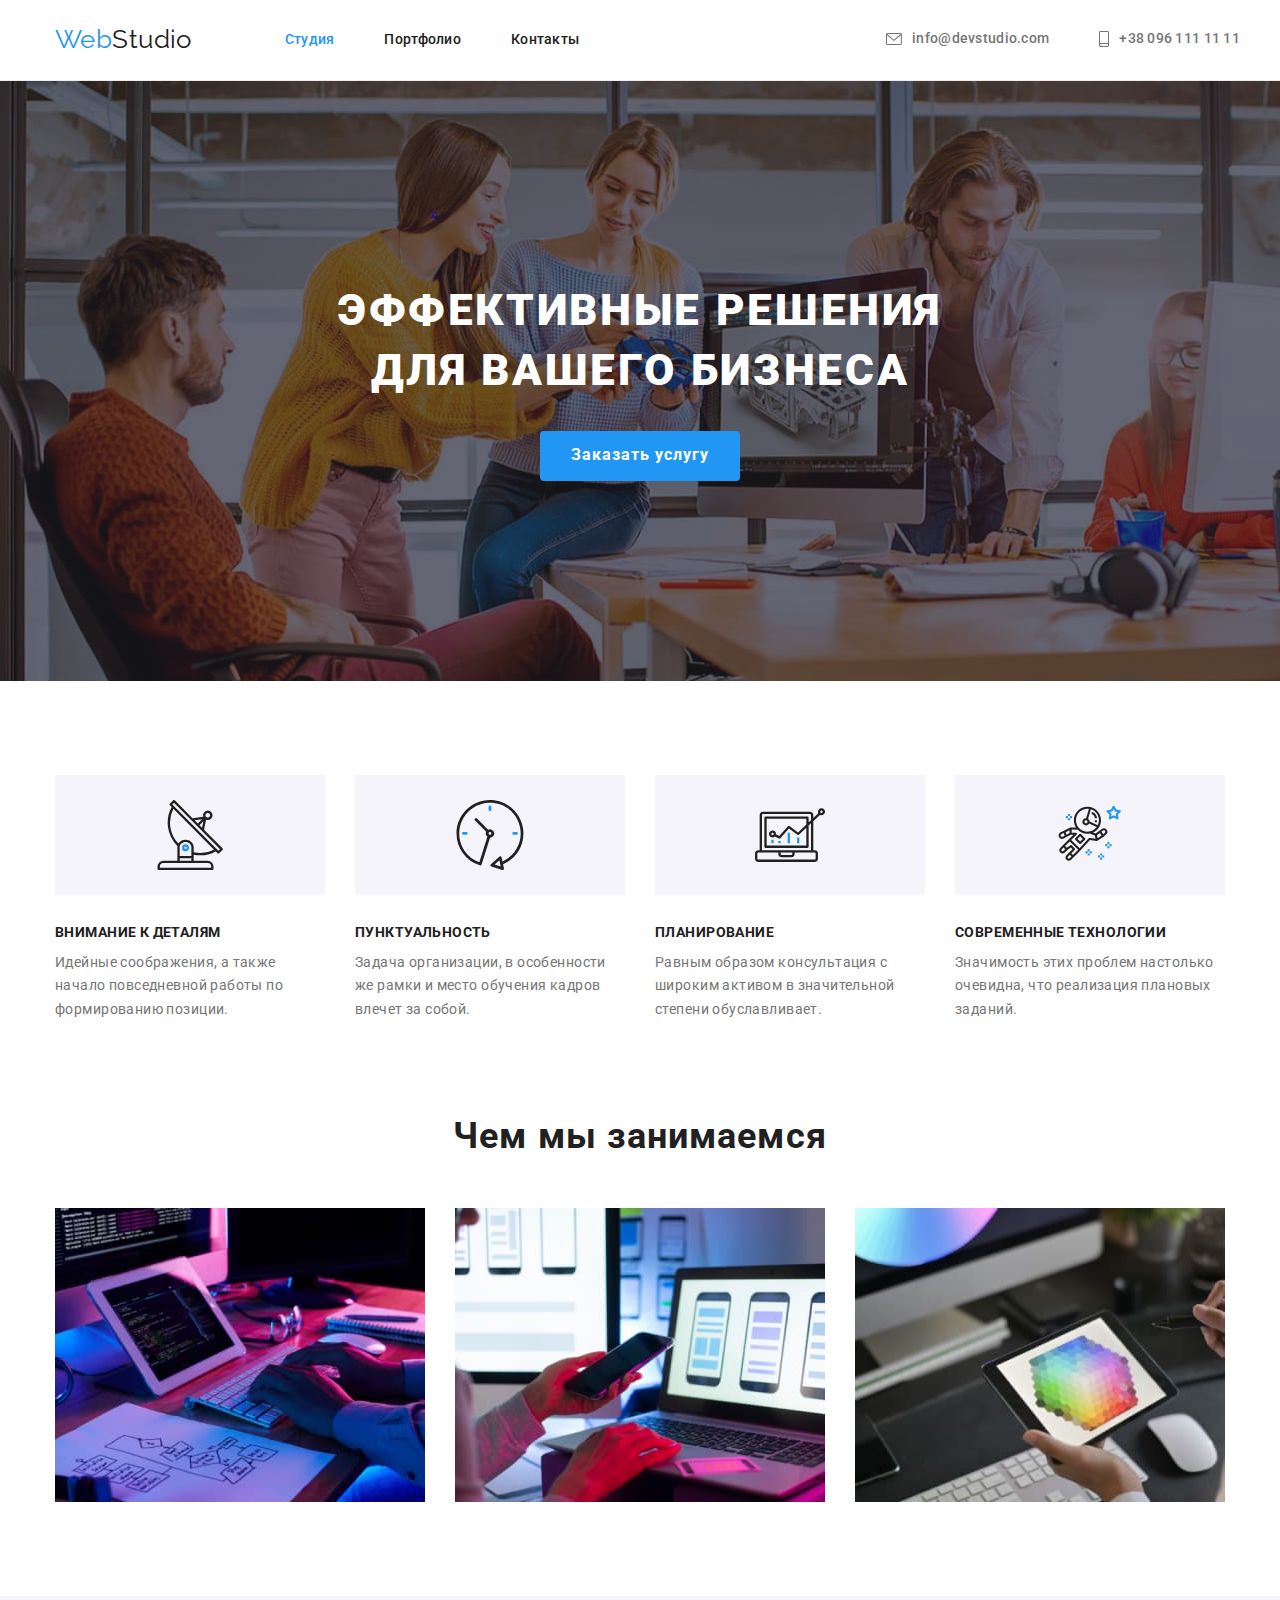
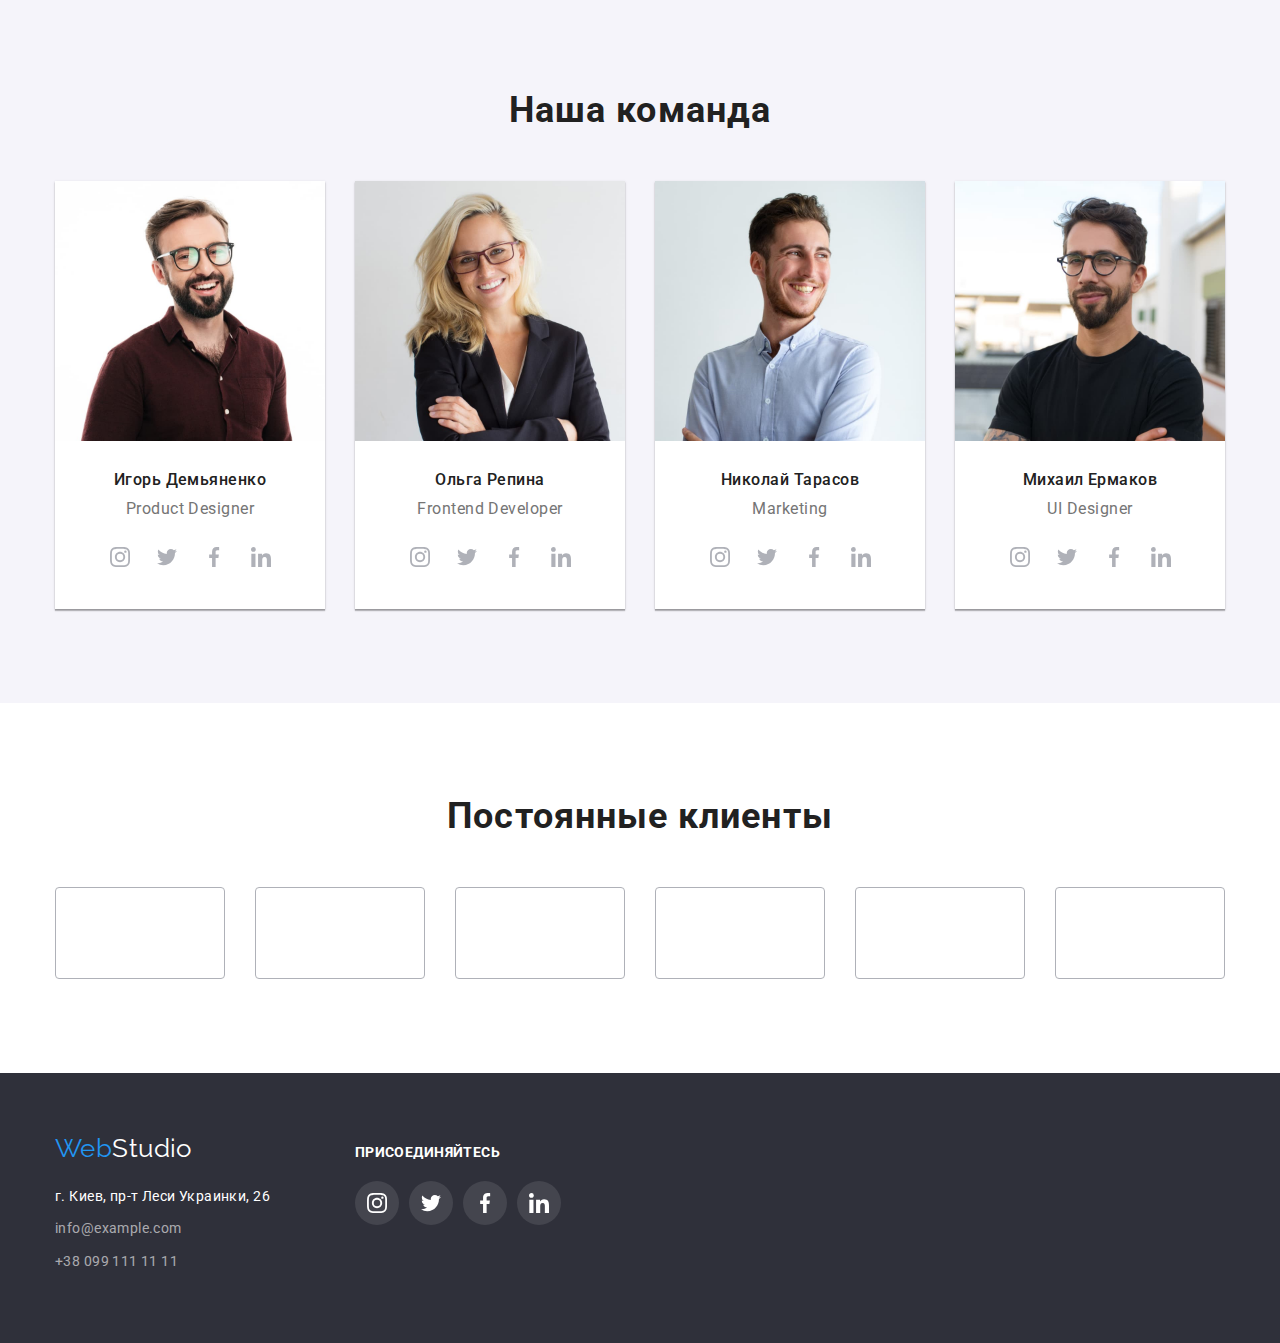
==== commit ee5cfc1c: "add fixes" ====
--- a/index.html
+++ b/index.html
@@ -285,37 +285,37 @@
                     <ul class="clients-list">
                         <li class="clients-item">
                             <svg class="company-icon" width="106" height="60">
-                                <use href="./images/icon.svg#icon-group"></use>
-                            </svg>
-                            <a href=""></a>
-                        </li>
-                        <li class="clients-item">
-                            <svg class="company-icon" width="106" height="60">
-                                <use href="./images/icon.svg#icon-group-1"></use>
-                            </svg>
-                            <a href=""></a>
-                        </li>
-                        <li class="clients-item">
-                            <svg class="company-icon" width="106" height="60">
-                                <use href="./images/icon.svg#icon-group-2"></use>
-                            </svg>
-                            <a href=""></a>
-                        </li>
-                        <li class="clients-item">
-                            <svg class="company-icon" width="106" height="60">
-                                <use href="./images/icon.svg#icon-group-3"></use>
-                            </svg>
-                            <a href=""></a>
-                        </li>
-                        <li class="clients-item">
-                            <svg class="company-icon" width="106" height="60">
-                                <use href="./images/icon.svg#icon-group-4"></use>
-                            </svg>
-                            <a href=""></a>
-                        </li>
-                        <li class="clients-item">
-                            <svg class="company-icon" width="106" height="60">
-                                <use href="./images/icon.svg#icon-group-5"></use>
+                                <use href="./images/icon.svg#icon-logo-company-1"></use>
+                            </svg>
+                            <a href=""></a>
+                        </li>
+                        <li class="clients-item">
+                            <svg class="company-icon" width="106" height="60">
+                                <use href="./images/icon.svg#icon-logo-company-2"></use>
+                            </svg>
+                            <a href=""></a>
+                        </li>
+                        <li class="clients-item">
+                            <svg class="company-icon" width="106" height="60">
+                                <use href="./images/icon.svgicon-logo-company-3"></use>
+                            </svg>
+                            <a href=""></a>
+                        </li>
+                        <li class="clients-item">
+                            <svg class="company-icon" width="106" height="60">
+                                <use href="./images/icon.svg#icon-logo-company-4"></use>
+                            </svg>
+                            <a href=""></a>
+                        </li>
+                        <li class="clients-item">
+                            <svg class="company-icon" width="106" height="60">
+                                <use href="./images/icon.svg#icon-logo-company-5"></use>
+                            </svg>
+                            <a href=""></a>
+                        </li>
+                        <li class="clients-item">
+                            <svg class="company-icon" width="106" height="60">
+                                <use href="./images/icon.svg#icon-logo-company-6"></use>
                             </svg>
                             <a href=""></a>
                         </li>
--- a/css/styles.css
+++ b/css/styles.css
@@ -85,6 +85,7 @@
   font-size: 26px;
   font-weight: 700px;
   line-height: 1.19;
+  margin-right: 93px;
 }
 
 .logo-studio {
@@ -93,7 +94,6 @@
   font-size: 26px;
   font-weight: 700px;
   line-height: 1.19;
-  margin-right: 93px;
 }
 
 .site-nav {
@@ -117,7 +117,8 @@
   line-height: 16px;
   letter-spacing: 0.02em;
 }
-.nav-item,
+
+.nav-item:not(:last-child),
 .link-address:not(:last-child) {
   margin-right: 50px;
 }
@@ -210,6 +211,7 @@
   color: #fff;
   background: var(--accent-color);
   border: none;
+  cursor: pointer;
 }
 
 .hero-button:hover,
@@ -267,9 +269,6 @@
   justify-content: space-between;
   padding: 0;
   margin: 0;
-}
-
-.activity-list-item {
   margin-top: 50px;
 }
 
@@ -308,14 +307,6 @@
   padding-top: 30px;
   padding-bottom: 30px;
 }
-
-.team-links-item:hover {
-  background-color: var(--accent-color);
-  border-radius: 50%;
-}
-.team-links-item:hover .link-icon {
-  fill: var(--white-color);
-}
 .team-member {
   color: var(--title-text-color);
   font-weight: 500;
@@ -335,6 +326,14 @@
   letter-spacing: 0.03em;
 }
 
+.team-links-item:hover {
+  background-color: var(--accent-color);
+  border-radius: 50%;
+}
+.team-links-item:hover .link-icon {
+  fill: var(--white-color);
+}
+
 .team-links {
   display: flex;
   align-items: center;
@@ -359,6 +358,11 @@
 .team-links-item .link-icon {
   fill: #afb1b8;
   cursor: pointer;
+}
+.link-icon {
+  display: flex;
+  align-items: center;
+  justify-content: center;
 }
 
 /* clients section */
@@ -397,6 +401,9 @@
   /* padding: 16px 32px; */
   fill: var(--icon-fill);
   cursor: pointer;
+  display: flex;
+  align-items: center;
+  justify-content: center;
 }
 .clients-item:hover {
   border: 1px solid var(--accent-color);
@@ -495,6 +502,9 @@
 
 .link-icon {
   fill: var(--white-color);
+  display: flex;
+  align-items: center;
+  justify-content: center;
 }
 
 /* Portfolio page */
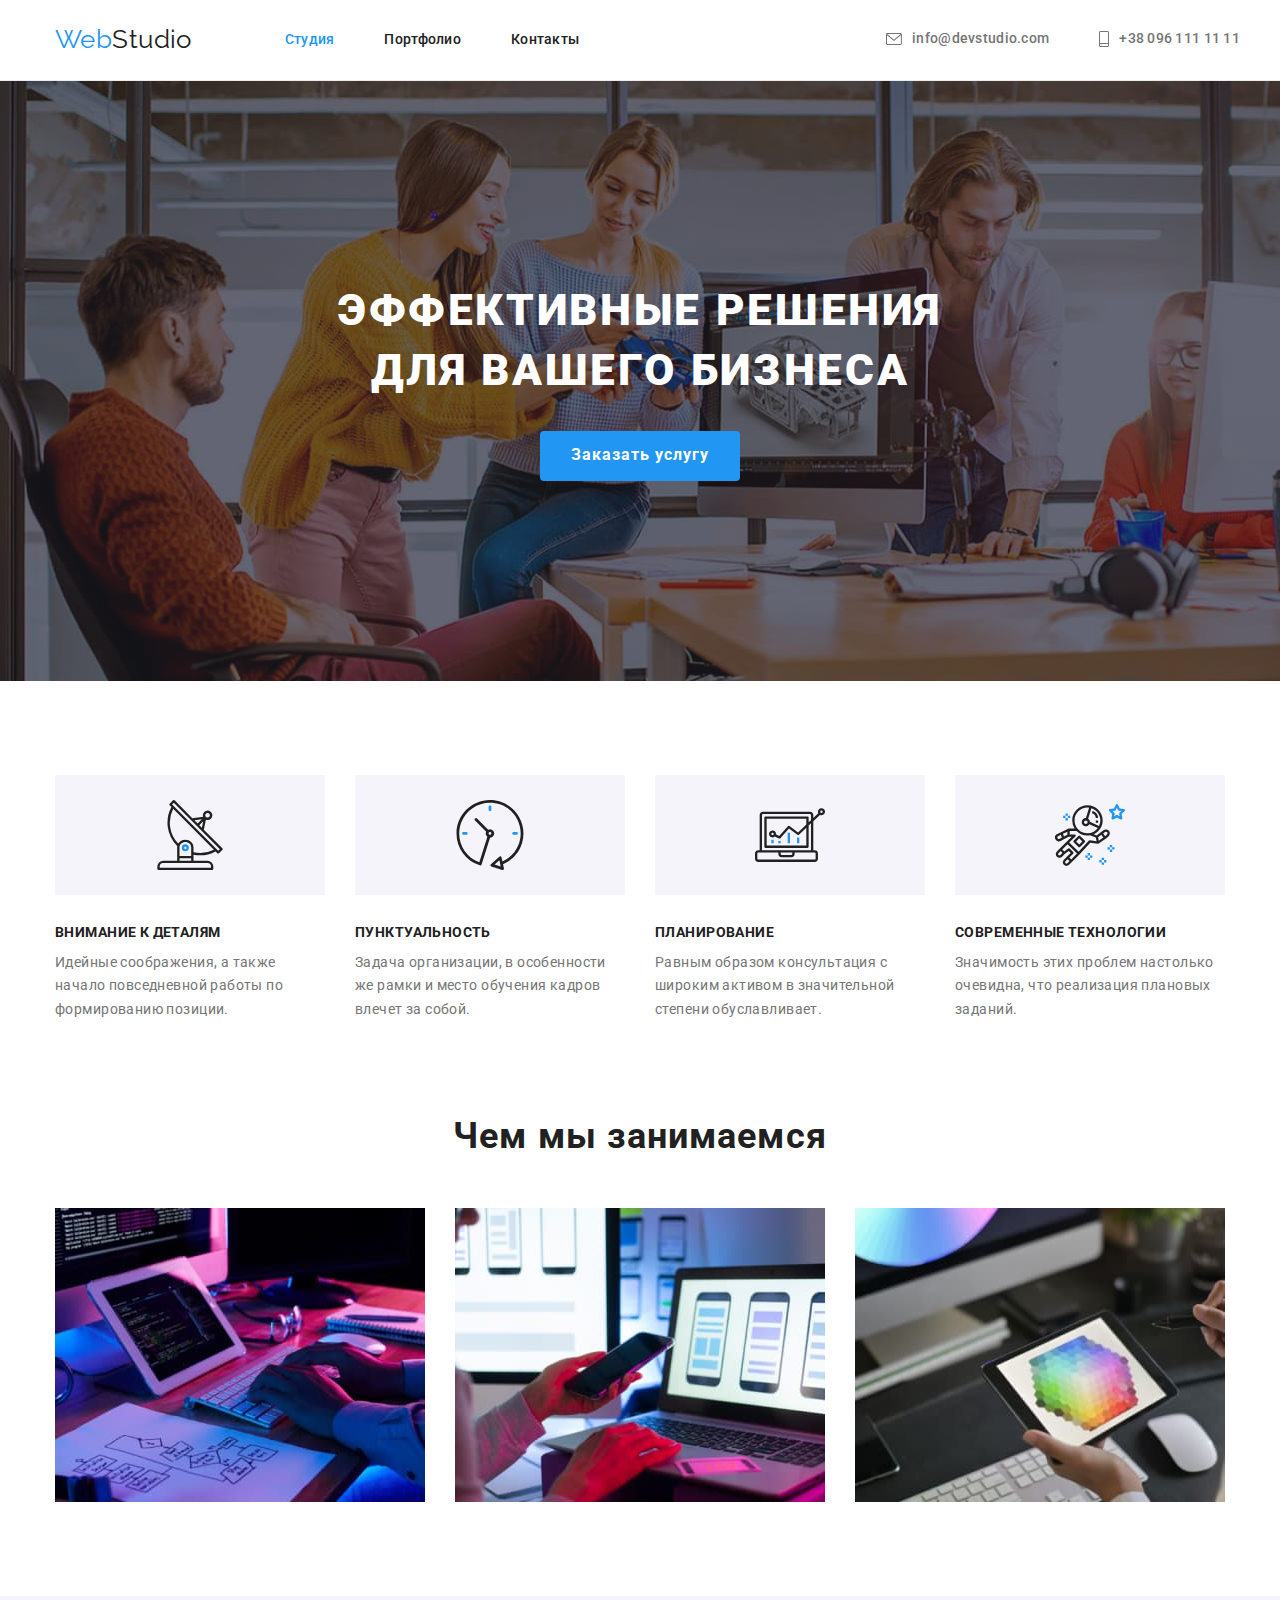
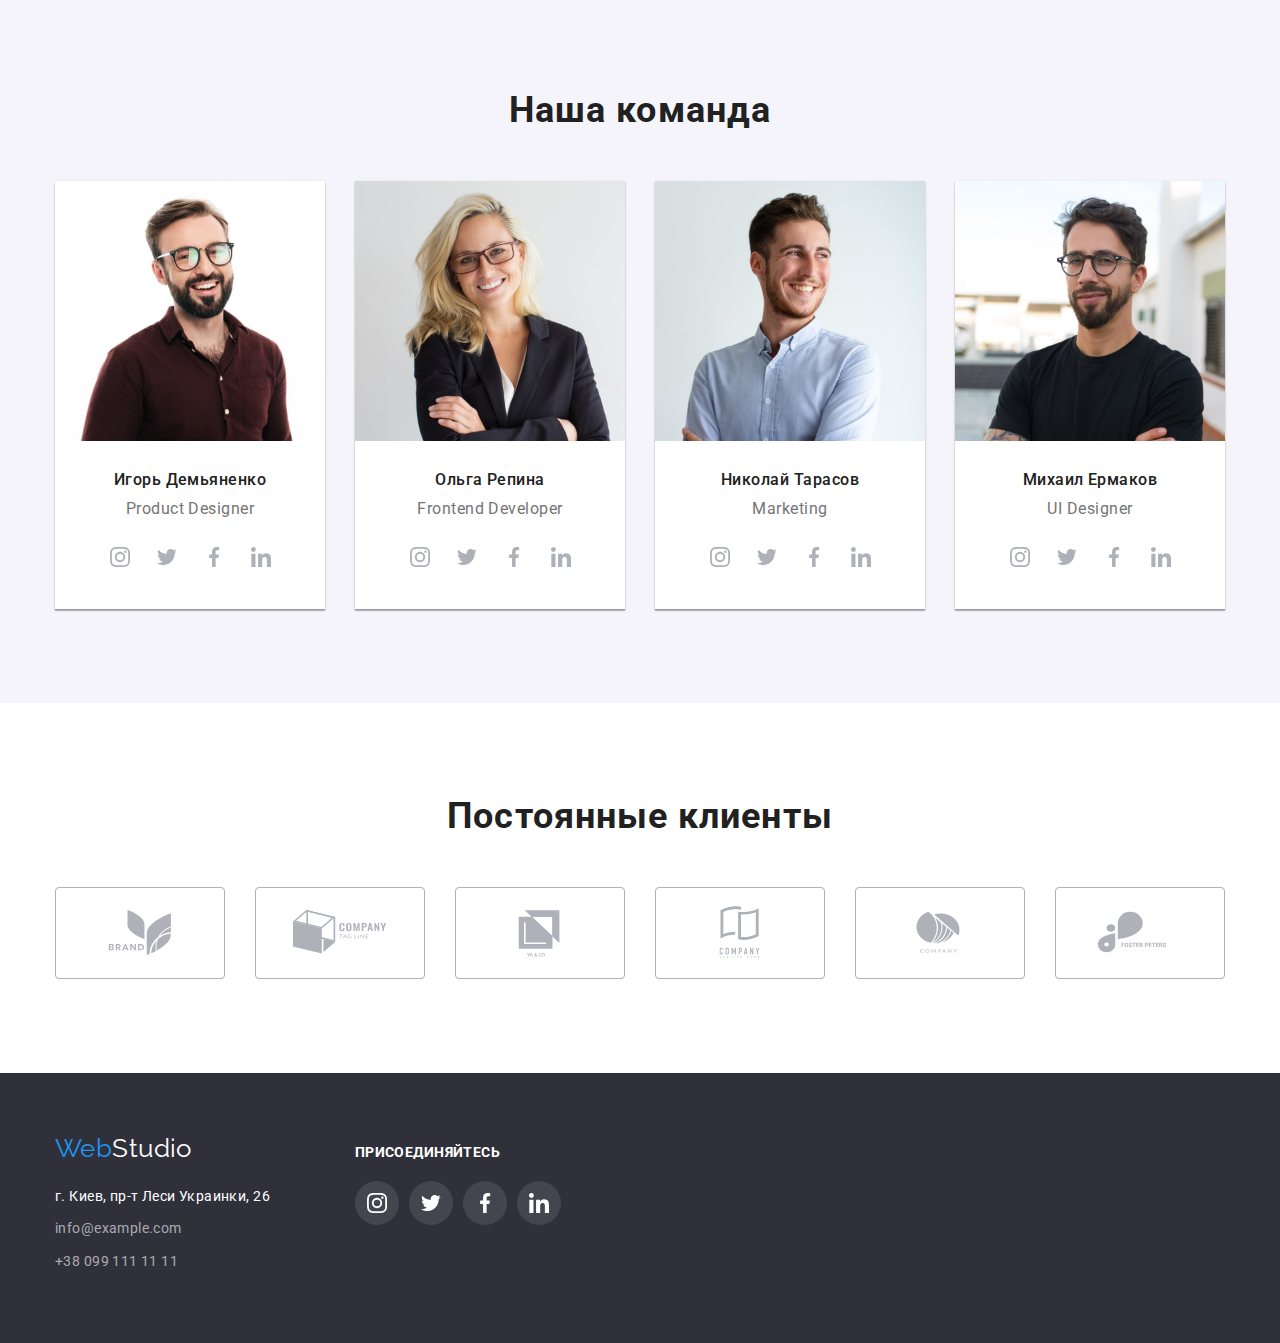
==== commit 60bbe032: "add fixes" ====
--- a/index.html
+++ b/index.html
@@ -28,7 +28,7 @@
                     <li class="header-address-list">
                         <a class="link-address" href="mailto:info@devstudio.com">
                             <svg class="email-icon" width="16" height="12">
-                                <use href="./images/icon.svg#icon-envelope"></use>
+                                <use href="./images/icon.svg#icon-email"></use>
                             </svg> info@devstudio.com</a>
                     </li>
                     <li>
@@ -55,9 +55,11 @@
                 <ul class="features">
                     <li class="features-list">
                         <div class="features-svg">
+                            <a href="" class="feature-link-icon">
                             <svg class="feature-icon" width="270" height="120">
-                                <use href="./images/icon.svg#icon-Group123"></use>
-                            </svg>
+                                <use href="./images/icon.svg#icon-feature-1"></use>
+                            </svg>
+                            </a>
                         </div>
                         <div class="features-descr">
                             <h3 class="features-title">Внимание к деталям</h3>
@@ -66,9 +68,11 @@
                     </li>
                     <li class="features-list">
                         <div class="features-svg">
+                            <a href="" class="feature-link-icon">
                             <svg class="feature-icon" width="270" height="120">
-                                <use href="./images/icon.svg#icon-clock-1"></use>
-                            </svg>
+                                <use href="./images/icon.svg#icon-feature-2"></use>
+                            </svg>
+                            </a>
                         </div>
                         <div class="features-descr">
                             <h3 class="features-title">Пунктуальность</h3>
@@ -77,9 +81,11 @@
                     </li>
                     <li class="features-list">
                         <div class="features-svg">
+                            <a href="" class="feature-link-icon">
                             <svg class="feature-icon" width="270" height="120">
-                                <use href="./images/icon.svg#icon-diagram-1"></use>
-                            </svg>
+                                <use href="./images/icon.svg#icon-feature-3"></use>
+                            </svg>
+                            </a>
                         </div>
                         <div class="features-descr">
                             <h3 class="features-title">Планирование</h3>
@@ -88,9 +94,11 @@
                     </li>
                     <li class="features-list">
                         <div class="features-svg">
+                            <a href="" class="feature-link-icon">
                             <svg class="feature-icon" width="270" height="120">
-                                <use href="./images/icon.svg#icon-astronaut-1"></use>
-                            </svg>
+                                <use href="./images/icon.svg#icon-feature-4"></use>
+                            </svg>
+                            </a>
                         </div>
                         <div class="features-descr">
                             <h3 class="features-title">Современные технологии</h3>
@@ -128,28 +136,28 @@
                             <li class="team-links-item">
                                 <a href="https://www.instagram.com">
                                     <svg class="link-icon" width="20" height="20">
-                                        <use href="./images/icon.svg#icon-instagram-2"></use>
+                                        <use href="./images/icon.svg#icon-instagram"></use>
                                     </svg>
                                 </a>
                             </li>
                             <li class="team-links-item">
                                 <a href="https://twitter.com">
                                     <svg class="link-icon" width="20" height="20">
-                                        <use href="./images/icon.svg#icon-twitter-1"></use>
+                                        <use href="./images/icon.svg#icon-twitter"></use>
                                     </svg>
                                 </a>
                             </li>
                             <li class="team-links-item">
                                 <a href="https://www.facebook.com">
                                     <svg class="link-icon" width="20" height="20">
-                                        <use href="./images/icon.svg#icon-facebook-1"></use>
+                                        <use href="./images/icon.svg#icon-facebook"></use>
                                     </svg>
                                 </a>
                             </li>
                             <li class="team-links-item">
                                 <a href="https://www.linkedin.com">
                                     <svg class="link-icon" width="20" height="20">
-                                        <use href="./images/icon.svg#icon-linkedin-1"></use>
+                                        <use href="./images/icon.svg#icon-linkedin"></use>
                                     </svg>
                                 </a>
                             </li>
@@ -167,28 +175,28 @@
                             <li class="team-links-item">
                                 <a href="https://www.instagram.com">
                                     <svg class="link-icon" width="20" height="20">
-                                        <use href="./images/icon.svg#icon-instagram-2"></use>
+                                        <use href="./images/icon.svg#icon-instagram"></use>
                                     </svg>
                                 </a>
                             </li>
                             <li class="team-links-item">
                                 <a href="https://twitter.com">
                                     <svg class="link-icon" width="20" height="20">
-                                        <use href="./images/icon.svg#icon-twitter-1"></use>
+                                        <use href="./images/icon.svg#icon-twitter"></use>
                                     </svg>
                                 </a>
                             </li>
                             <li class="team-links-item">
                                 <a href="https://www.facebook.com">
                                     <svg class="link-icon" width="20" height="20">
-                                        <use href="./images/icon.svg#icon-facebook-1"></use>
+                                        <use href="./images/icon.svg#icon-facebook"></use>
                                     </svg>
                                 </a>
                             </li>
                             <li class="team-links-item">
                                 <a href="https://www.linkedin.com">
                                     <svg class="link-icon" width="20" height="20">
-                                        <use href="./images/icon.svg#icon-linkedin-1"></use>
+                                        <use href="./images/icon.svg#icon-linkedin"></use>
                                     </svg>
                                 </a>
                             </li>
@@ -206,28 +214,28 @@
                             <li class="team-links-item">
                                 <a href="https://www.instagram.com">
                                     <svg class="link-icon" width="20" height="20">
-                                        <use href="./images/icon.svg#icon-instagram-2"></use>
+                                        <use href="./images/icon.svg#icon-instagram"></use>
                                     </svg>
                                 </a>
                             </li>
                             <li class="team-links-item">
                                 <a href="https://twitter.com">
                                     <svg class="link-icon" width="20" height="20">
-                                        <use href="./images/icon.svg#icon-twitter-1"></use>
+                                        <use href="./images/icon.svg#icon-twitter"></use>
                                     </svg>
                                 </a>
                             </li>
                             <li class="team-links-item">
                                 <a href="https://www.facebook.com">
                                     <svg class="link-icon" width="20" height="20">
-                                        <use href="./images/icon.svg#icon-facebook-1"></use>
+                                        <use href="./images/icon.svg#icon-facebook"></use>
                                     </svg>
                                 </a>
                             </li>
                             <li class="team-links-item">
                                 <a href="https://www.linkedin.com">
                                     <svg class="link-icon" width="20" height="20">
-                                        <use href="./images/icon.svg#icon-linkedin-1"></use>
+                                        <use href="./images/icon.svg#icon-linkedin"></use>
                                     </svg>
                                 </a>
                             </li>
@@ -245,28 +253,28 @@
                             <li class="team-links-item">
                                 <a href="https://www.instagram.com">
                                     <svg class="link-icon" width="20" height="20">
-                                        <use href="./images/icon.svg#icon-instagram-2"></use>
+                                        <use href="./images/icon.svg#icon-instagram"></use>
                                     </svg>
                                 </a>
                             </li>
                             <li class="team-links-item">
                                 <a href="https://twitter.com">
                                     <svg class="link-icon" width="20" height="20">
-                                        <use href="./images/icon.svg#icon-twitter-1"></use>
+                                        <use href="./images/icon.svg#icon-twitter"></use>
                                     </svg>
                                 </a>
                             </li>
                             <li class="team-links-item">
                                 <a href="https://www.facebook.com">
                                     <svg class="link-icon" width="20" height="20">
-                                        <use href="./images/icon.svg#icon-facebook-1"></use>
+                                        <use href="./images/icon.svg#icon-facebook"></use>
                                     </svg>
                                 </a>
                             </li>
                             <li class="team-links-item">
                                 <a href="https://www.linkedin.com">
                                     <svg class="link-icon" width="20" height="20">
-                                        <use href="./images/icon.svg#icon-linkedin-1"></use>
+                                        <use href="./images/icon.svg#icon-linkedin"></use>
                                     </svg>
                                 </a>
                             </li>
@@ -284,40 +292,46 @@
                     <h3 class="clients-headline">Постоянные клиенты</h3>
                     <ul class="clients-list">
                         <li class="clients-item">
-                            <svg class="company-icon" width="106" height="60">
-                                <use href="./images/icon.svg#icon-logo-company-1"></use>
-                            </svg>
-                            <a href=""></a>
-                        </li>
-                        <li class="clients-item">
-                            <svg class="company-icon" width="106" height="60">
-                                <use href="./images/icon.svg#icon-logo-company-2"></use>
-                            </svg>
-                            <a href=""></a>
-                        </li>
-                        <li class="clients-item">
-                            <svg class="company-icon" width="106" height="60">
-                                <use href="./images/icon.svgicon-logo-company-3"></use>
-                            </svg>
-                            <a href=""></a>
-                        </li>
-                        <li class="clients-item">
-                            <svg class="company-icon" width="106" height="60">
-                                <use href="./images/icon.svg#icon-logo-company-4"></use>
-                            </svg>
-                            <a href=""></a>
-                        </li>
-                        <li class="clients-item">
-                            <svg class="company-icon" width="106" height="60">
-                                <use href="./images/icon.svg#icon-logo-company-5"></use>
-                            </svg>
-                            <a href=""></a>
-                        </li>
-                        <li class="clients-item">
-                            <svg class="company-icon" width="106" height="60">
-                                <use href="./images/icon.svg#icon-logo-company-6"></use>
-                            </svg>
-                            <a href=""></a>
+                            <a href="" class="clients-link-icon">
+                            <svg class="company-icon" width="106" height="60">
+                                <use href="./images/icon.svg#icon-companyk-1"></use>
+                            </svg>
+                            </a>
+                        </li>
+                        <li class="clients-item">
+                            <a href="" class="clients-link-icon">
+                            <svg class="company-icon" width="106" height="60">
+                                <use href="./images/icon.svg#icon-companyk-2"></use>
+                            </svg>
+                            </a>
+                        </li>
+                        <li class="clients-item">
+                            <a href="" class="clients-link-icon">
+                            <svg class="company-icon" width="106" height="60">
+                                <use href="./images/icon.svg#icon-companyk-3"></use>
+                            </svg>
+                            </a>
+                        </li>
+                        <li class="clients-item">
+                            <a href="" class="clients-link-icon">
+                            <svg class="company-icon" width="106" height="60">
+                                <use href="./images/icon.svg#icon-companyk-4"></use>
+                            </svg>
+                            </a>
+                        </li>
+                        <li class="clients-item">
+                            <a href="" class="clients-link-icon">
+                            <svg class="company-icon" width="106" height="60">
+                                <use href="./images/icon.svg#icon-companyk-5"></use>
+                            </svg>
+                            </a>
+                        </li>
+                        <li class="clients-item">
+                            <a href="" class="clients-link-icon">
+                            <svg class="company-icon" width="106" height="60">
+                                <use href="./images/icon.svg#icon-companyk-6"></use>
+                            </svg>
+                            </a>
                         </li>
                     </ul>
                 </div>
@@ -342,28 +356,32 @@
                     <ul class="footer-social-links">
                     
                         <li class="footer-social-links-item">
+                        <a href="https://www.instagram.com">
                             <svg class="link-icon" width="20" height="20">
-                                <use href="./images/icon.svg#icon-instagram-2"></use>
-                            </svg>
-                            <a href="https://www.instagram.com"></a>
+                                <use href="./images/icon.svg#icon-instagram"></use>
+                            </svg>
+                            </a>
                         </li>
                         <li class="footer-social-links-item">
+                            <a href="https://twitter.com">
                             <svg class="link-icon" width="20" height="20">
-                                <use href="./images/icon.svg#icon-twitter-1"></use>
-                            </svg>
-                            <a href="https://twitter.com"></a>
+                                <use href="./images/icon.svg#icon-twitter"></use>
+                            </svg>
+                            </a>
                         </li>
                         <li class="footer-social-links-item">
+                            <a href="https://www.facebook.com">
                             <svg class="link-icon" width="20" height="20">
-                                <use href="./images/icon.svg#icon-facebook-1"></use>
-                            </svg>
-                            <a href="https://www.facebook.com"></a>
+                                <use href="./images/icon.svg#icon-facebook"></use>
+                            </svg>
+                            </a>
                         </li>
                         <li class="footer-social-links-item">
+                            <a href="https://www.linkedin.com">
                             <svg class="link-icon" width="20" height="20">
-                                <use href="./images/icon.svg#icon-linkedin-1"></use>
-                            </svg>
-                            <a href="https://www.linkedin.com"></a>
+                                <use href="./images/icon.svg#icon-linkedin"></use>
+                            </svg>
+                            </a>
                     </ul>
                     </div>
                 </div>
--- a/css/styles.css
+++ b/css/styles.css
@@ -398,7 +398,6 @@
 }
 
 .company-icon {
-  /* padding: 16px 32px; */
   fill: var(--icon-fill);
   cursor: pointer;
   display: flex;
@@ -415,7 +414,6 @@
 .clients-item:hover .company-icon {
   fill: var(--accent-color);
 }
-
 /* footer */
 .footer {
   background-color: var(--dark-background);
@@ -555,6 +553,11 @@
   margin-left: 30px;
   margin-top: 30px;
 }
+.filter-item:hover,
+.filter-item:focus {
+  box-shadow: 0px 1px 1px rgba(0, 0, 0, 0.12), 0px 4px 4px rgba(0, 0, 0, 0.06),
+    1px 4px 6px rgba(0, 0, 0, 0.16);
+}
 
 .filter-card {
   border: 1px solid var(--filter-border);
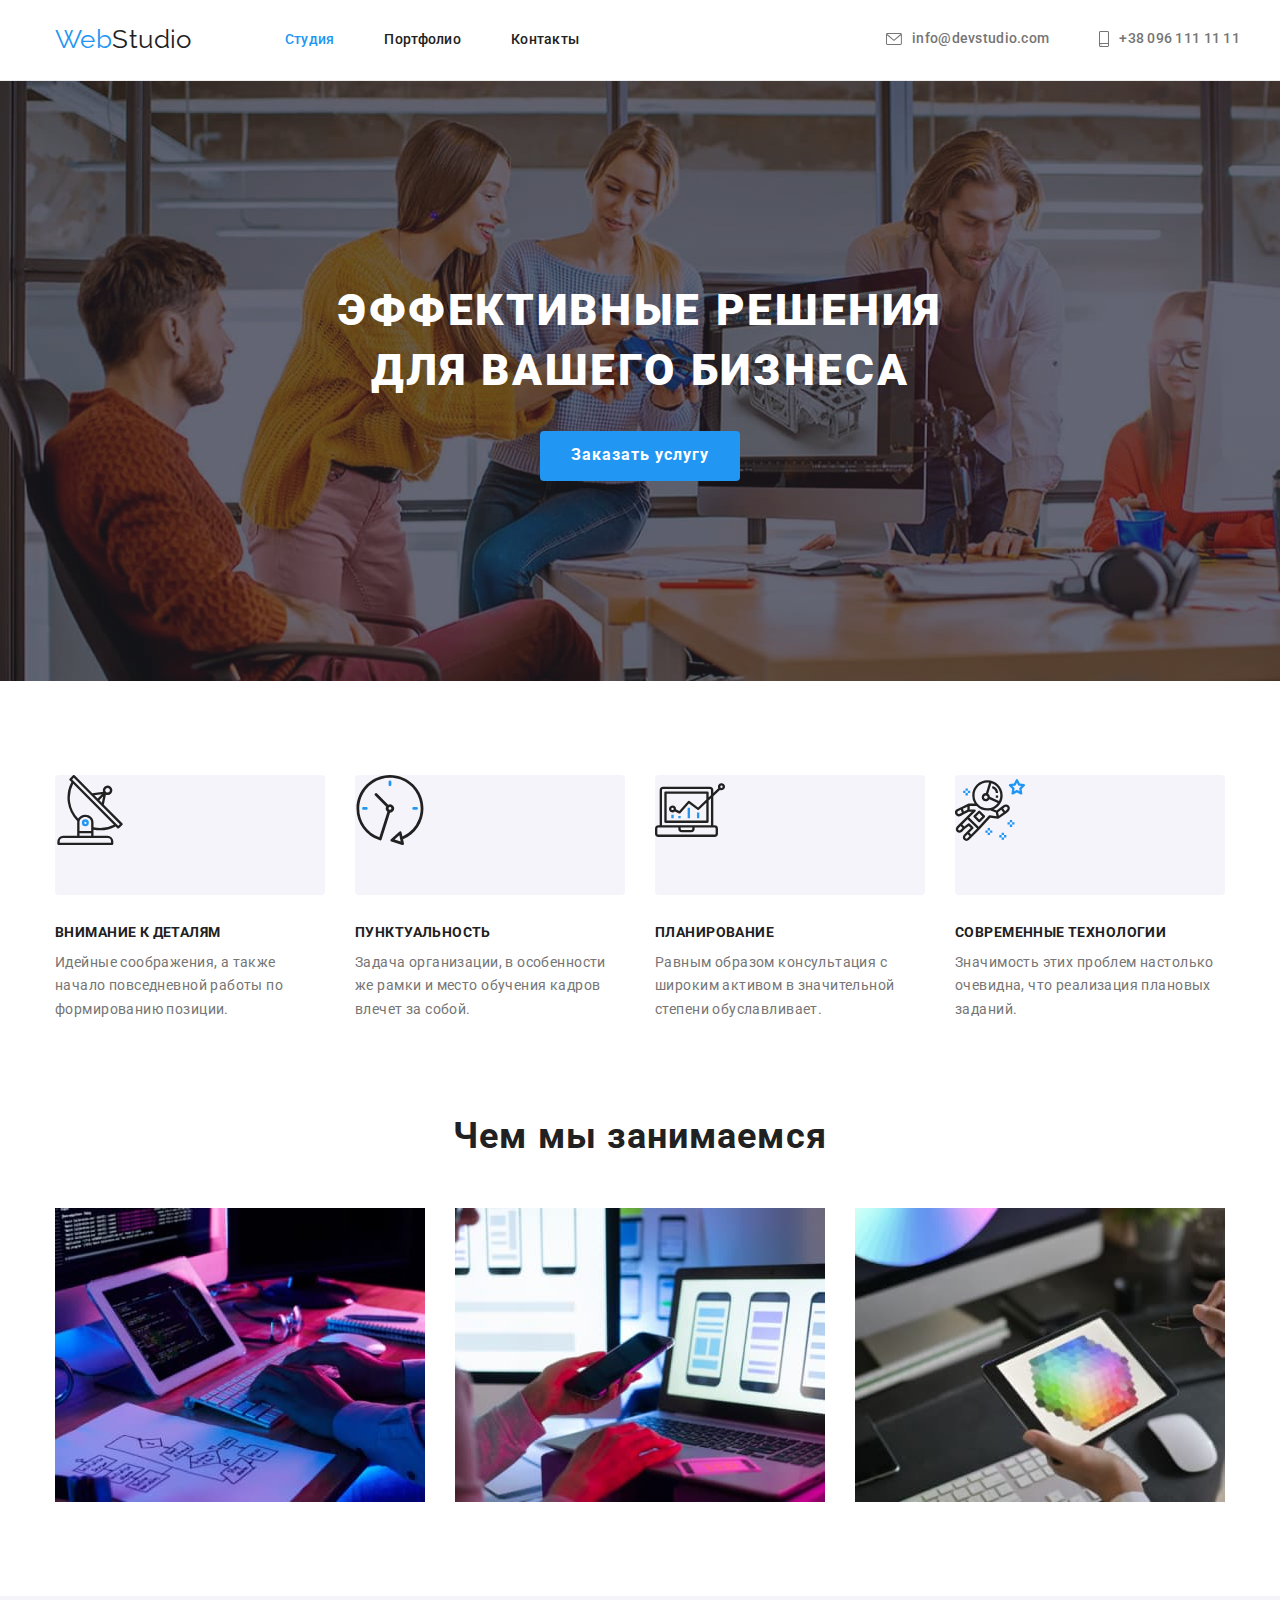
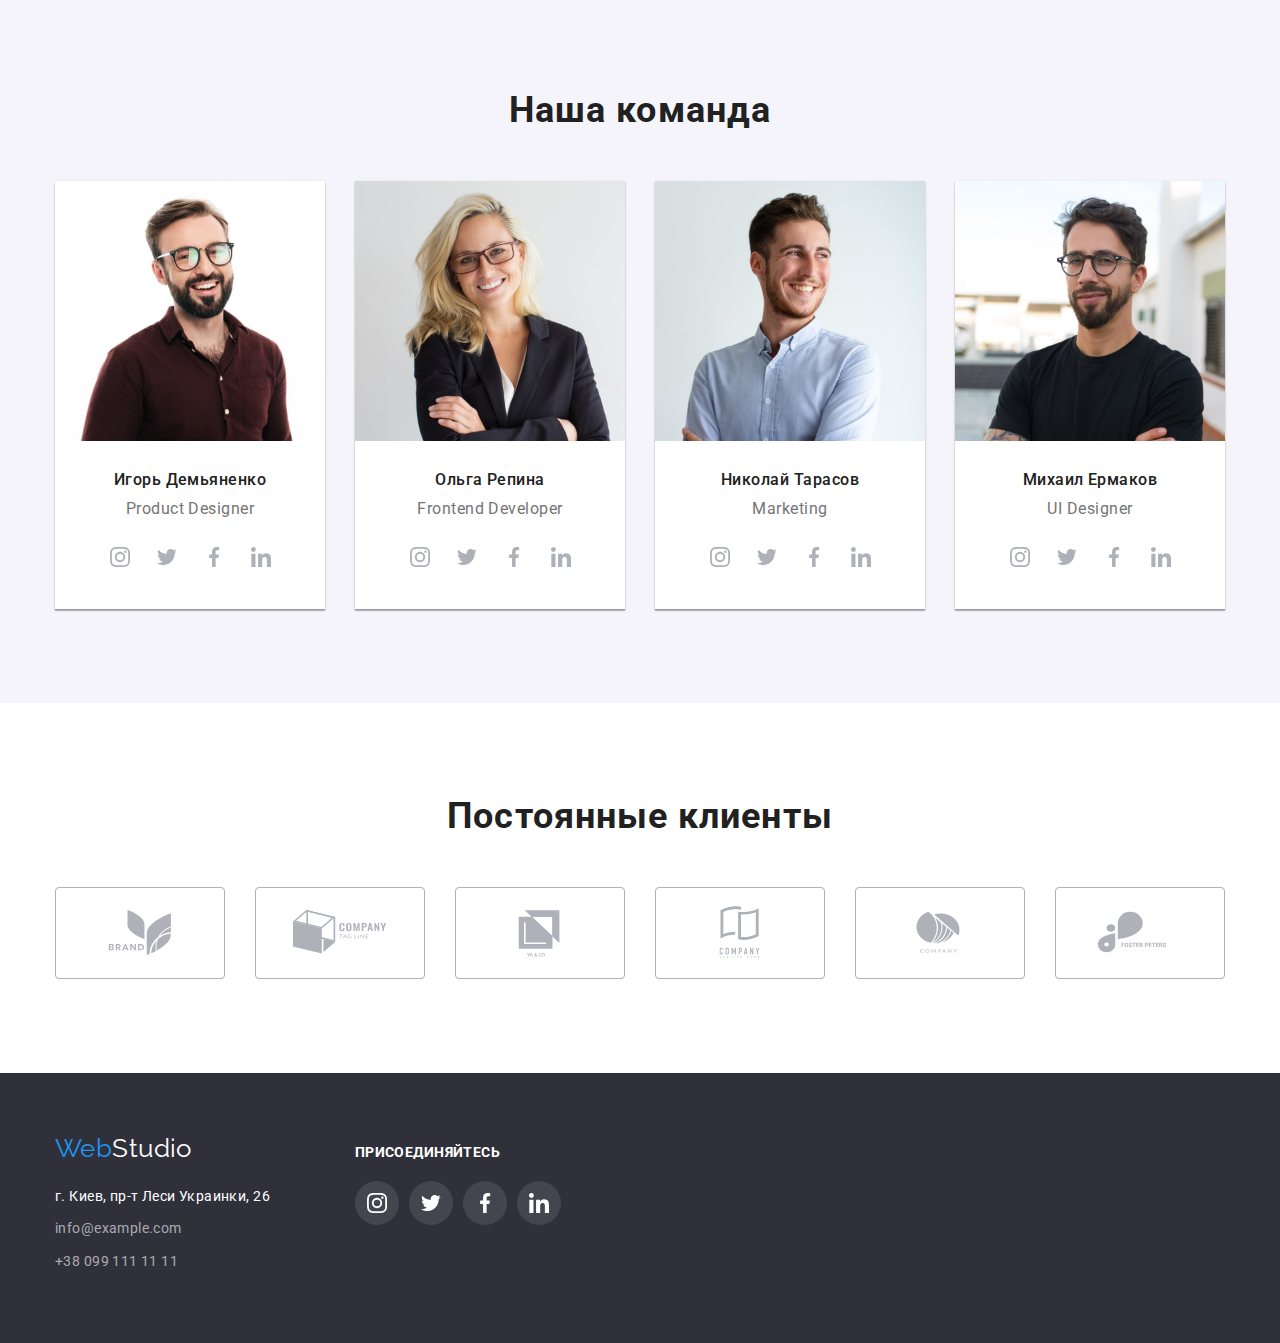
==== commit 81f67486: "add fixes" ====
--- a/index.html
+++ b/index.html
@@ -27,13 +27,13 @@
                 <ul class="header-address">
                     <li class="header-address-list">
                         <a class="link-address" href="mailto:info@devstudio.com">
-                            <svg class="email-icon" width="16" height="12">
+                            <svg class="contact-icon" width="16" height="12">
                                 <use href="./images/icon.svg#icon-email"></use>
                             </svg> info@devstudio.com</a>
                     </li>
                     <li>
                         <a class="link-address" href="tel:+380961111111">
-                            <svg class="smartphone-icon" width="10" height="16">
+                            <svg class="contact-icon" width="10" height="16">
                                 <use href="./images/icon.svg#icon-smartphone"></use></svg> +38 096 111 11 11</a>
                     </li>
                 </ul>
@@ -55,11 +55,11 @@
                 <ul class="features">
                     <li class="features-list">
                         <div class="features-svg">
-                            <a href="" class="feature-link-icon">
-                            <svg class="feature-icon" width="270" height="120">
+                            
+                            <svg class="feature-icon" width="70" height="70">
                                 <use href="./images/icon.svg#icon-feature-1"></use>
                             </svg>
-                            </a>
+                            
                         </div>
                         <div class="features-descr">
                             <h3 class="features-title">Внимание к деталям</h3>
@@ -68,11 +68,11 @@
                     </li>
                     <li class="features-list">
                         <div class="features-svg">
-                            <a href="" class="feature-link-icon">
-                            <svg class="feature-icon" width="270" height="120">
+                            
+                            <svg class="feature-icon" width="70" height="70">
                                 <use href="./images/icon.svg#icon-feature-2"></use>
                             </svg>
-                            </a>
+                           
                         </div>
                         <div class="features-descr">
                             <h3 class="features-title">Пунктуальность</h3>
@@ -81,11 +81,11 @@
                     </li>
                     <li class="features-list">
                         <div class="features-svg">
-                            <a href="" class="feature-link-icon">
-                            <svg class="feature-icon" width="270" height="120">
+                            
+                            <svg class="feature-icon" width="70" height="70">
                                 <use href="./images/icon.svg#icon-feature-3"></use>
                             </svg>
-                            </a>
+                            
                         </div>
                         <div class="features-descr">
                             <h3 class="features-title">Планирование</h3>
@@ -94,11 +94,11 @@
                     </li>
                     <li class="features-list">
                         <div class="features-svg">
-                            <a href="" class="feature-link-icon">
-                            <svg class="feature-icon" width="270" height="120">
+                           
+                            <svg class="feature-icon" width="70" height="70">
                                 <use href="./images/icon.svg#icon-feature-4"></use>
                             </svg>
-                            </a>
+                            
                         </div>
                         <div class="features-descr">
                             <h3 class="features-title">Современные технологии</h3>
@@ -388,7 +388,7 @@
 
             
             </div>  
-            </div>
+        
         </footer>
 
         </body>
--- a/css/styles.css
+++ b/css/styles.css
@@ -125,14 +125,9 @@
 
 .link-nav:hover,
 .link-nav:focus,
-.link-nav:active,
 .link-nav.active,
 .link-address:hover,
-.link-address:focus,
-.link-address:active,
-.link-address-footer:active,
-.link-address-footer:hover,
-.link-address-footer:focus {
+.link-address:focus {
   color: var(--accent-color);
 }
 
@@ -157,15 +152,14 @@
   align-items: center;
 }
 
-.email-icon,
-.smartphone-icon {
+.contact-icon {
   margin-right: 10px;
   fill: var(--primary-text-color);
   cursor: pointer;
 }
 
-.link-address:hover .email-icon,
-.link-address:hover .smartphone-icon {
+.link-address:hover .contact-icon,
+.link-address:focus .contact-icon {
   fill: var(--accent-color);
 }
 
@@ -227,6 +221,12 @@
 .features-list:not(:last-child) {
   margin-right: 30px;
 }
+.features-svg {
+  width: 270px;
+  height: 120px;
+  background-color: var(--secondary-background);
+  border-radius: 4px;
+}
 .features-descr {
   margin-top: 30px;
 }
@@ -245,9 +245,9 @@
   width: 270px;
 }
 .feature-icon {
-  display: block;
-  padding: 25px 100px;
-  background-color: var(--secondary-background);
+  display: flex;
+  align-items: center;
+  justify-content: center;
 }
 
 /* Activity */
@@ -448,6 +448,10 @@
   color: var(--footer-link);
   padding-bottom: 9px;
   display: flex;
+}
+.link-address-footer:hover,
+.link-address-footer:focus {
+  color: var(--accent-color);
 }
 
 .logo-footer {
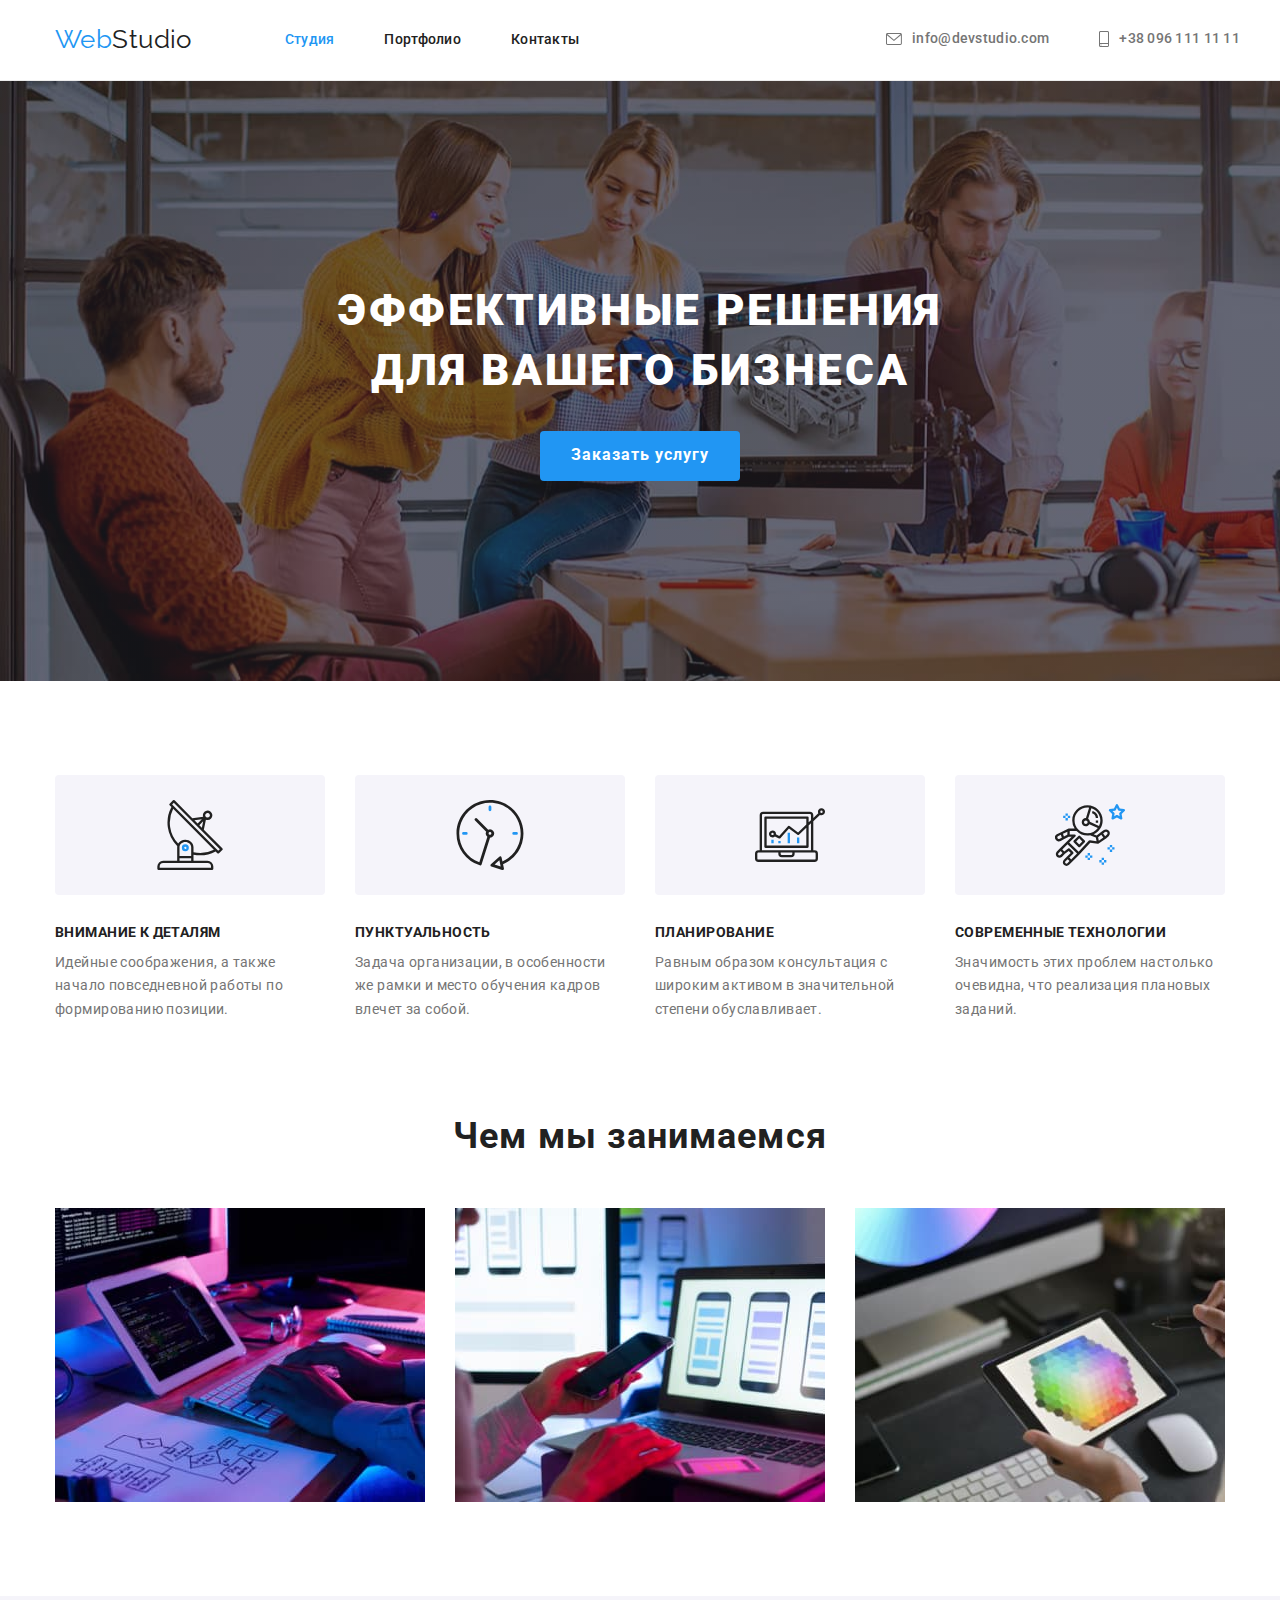
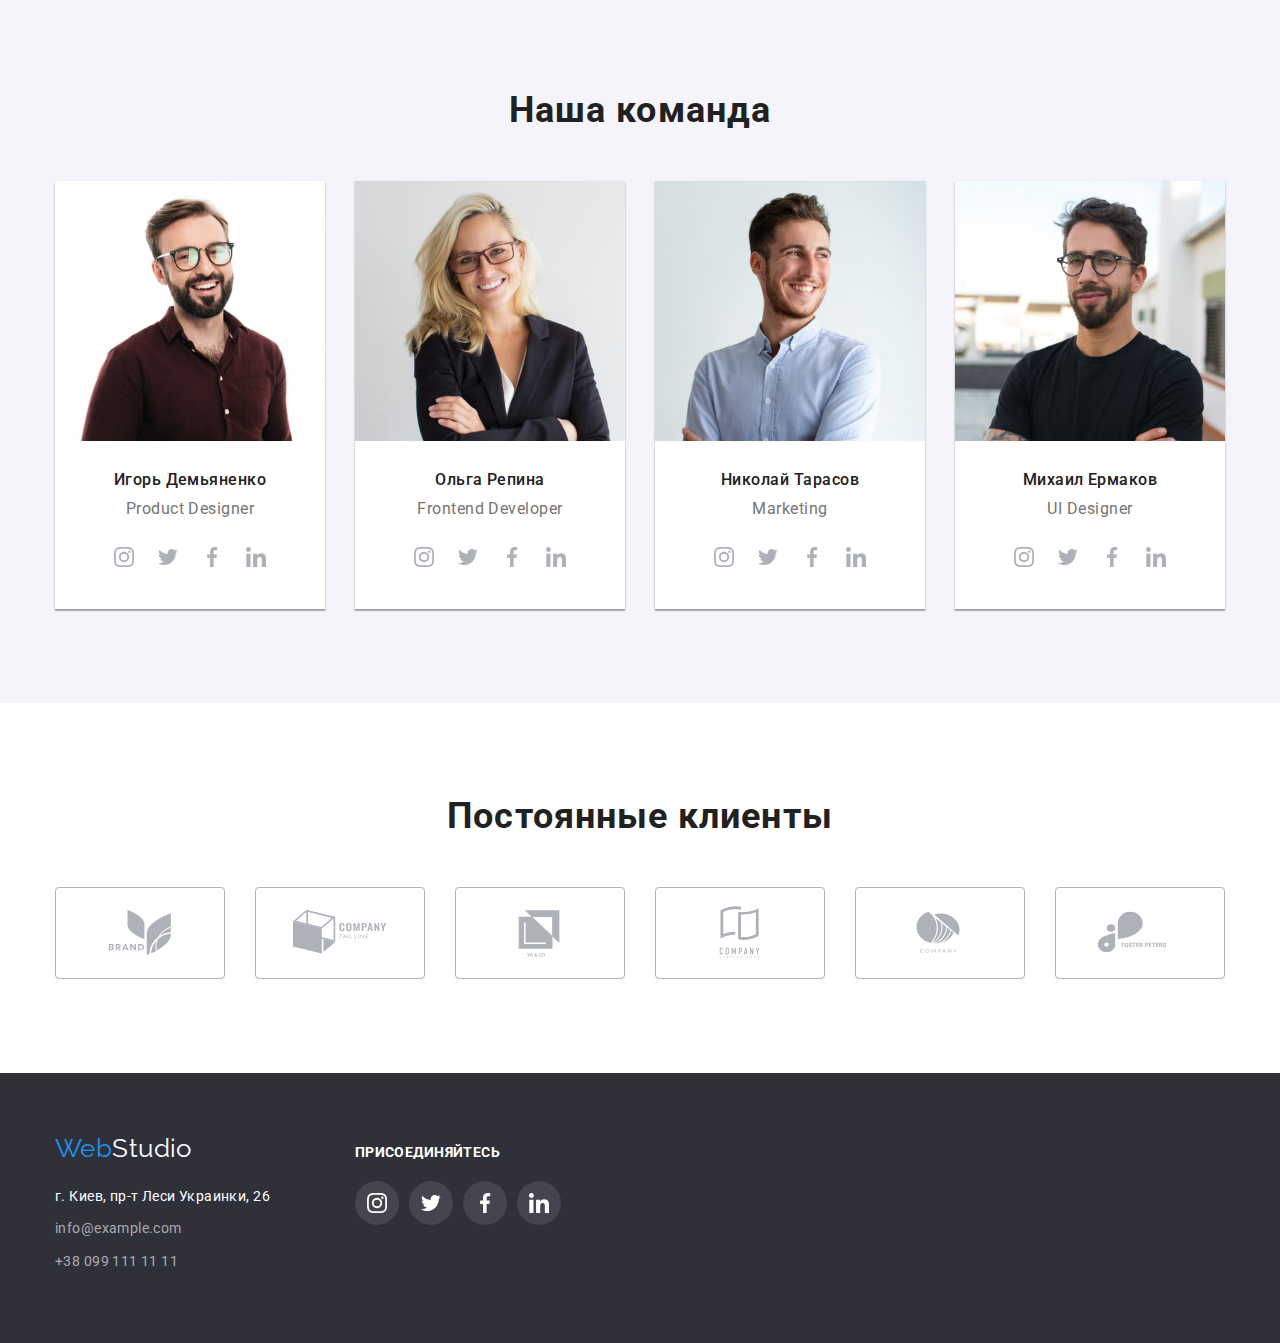
==== commit bf460cef: "add fixes" ====
--- a/index.html
+++ b/index.html
@@ -133,29 +133,29 @@
                         <h3 class="team-member">Игорь Демьяненко</h3>
                         <p class="team-position">Product Designer</p>
                         <ul class="team-links">
-                            <li class="team-links-item">
-                                <a href="https://www.instagram.com">
+                            <li>
+                                <a class="team-links-item" href="https://www.instagram.com">
                                     <svg class="link-icon" width="20" height="20">
                                         <use href="./images/icon.svg#icon-instagram"></use>
                                     </svg>
                                 </a>
                             </li>
-                            <li class="team-links-item">
-                                <a href="https://twitter.com">
+                            <li>
+                                <a class="team-links-item" href="https://twitter.com">
                                     <svg class="link-icon" width="20" height="20">
                                         <use href="./images/icon.svg#icon-twitter"></use>
                                     </svg>
                                 </a>
                             </li>
-                            <li class="team-links-item">
-                                <a href="https://www.facebook.com">
+                            <li>
+                                <a class="team-links-item" href="https://www.facebook.com">
                                     <svg class="link-icon" width="20" height="20">
                                         <use href="./images/icon.svg#icon-facebook"></use>
                                     </svg>
                                 </a>
                             </li>
-                            <li class="team-links-item">
-                                <a href="https://www.linkedin.com">
+                            <li>
+                                <a class="team-links-item" href="https://www.linkedin.com">
                                     <svg class="link-icon" width="20" height="20">
                                         <use href="./images/icon.svg#icon-linkedin"></use>
                                     </svg>
@@ -172,29 +172,29 @@
                         <h3 class="team-member">Ольга Репина</h3>
                         <p class="team-position">Frontend Developer</p>
                         <ul class="team-links">
-                            <li class="team-links-item">
-                                <a href="https://www.instagram.com">
+                            <li>
+                                <a class="team-links-item" href="https://www.instagram.com">
                                     <svg class="link-icon" width="20" height="20">
                                         <use href="./images/icon.svg#icon-instagram"></use>
                                     </svg>
                                 </a>
                             </li>
-                            <li class="team-links-item">
-                                <a href="https://twitter.com">
+                            <li>
+                                <a class="team-links-item" href="https://twitter.com">
                                     <svg class="link-icon" width="20" height="20">
                                         <use href="./images/icon.svg#icon-twitter"></use>
                                     </svg>
                                 </a>
                             </li>
-                            <li class="team-links-item">
-                                <a href="https://www.facebook.com">
+                            <li>
+                                <a class="team-links-item" href="https://www.facebook.com">
                                     <svg class="link-icon" width="20" height="20">
                                         <use href="./images/icon.svg#icon-facebook"></use>
                                     </svg>
                                 </a>
                             </li>
-                            <li class="team-links-item">
-                                <a href="https://www.linkedin.com">
+                            <li>
+                                <a class="team-links-item" href="https://www.linkedin.com">
                                     <svg class="link-icon" width="20" height="20">
                                         <use href="./images/icon.svg#icon-linkedin"></use>
                                     </svg>
@@ -211,29 +211,29 @@
                         <h3 class="team-member">Николай Тарасов</h3>
                         <p class="team-position">Marketing</p>
                         <ul class="team-links">
-                            <li class="team-links-item">
-                                <a href="https://www.instagram.com">
+                            <li>
+                                <a class="team-links-item" href="https://www.instagram.com">
                                     <svg class="link-icon" width="20" height="20">
                                         <use href="./images/icon.svg#icon-instagram"></use>
                                     </svg>
                                 </a>
                             </li>
-                            <li class="team-links-item">
-                                <a href="https://twitter.com">
+                            <li>
+                                <a class="team-links-item" href="https://twitter.com">
                                     <svg class="link-icon" width="20" height="20">
                                         <use href="./images/icon.svg#icon-twitter"></use>
                                     </svg>
                                 </a>
                             </li>
-                            <li class="team-links-item">
-                                <a href="https://www.facebook.com">
+                            <li>
+                                <a class="team-links-item" href="https://www.facebook.com">
                                     <svg class="link-icon" width="20" height="20">
                                         <use href="./images/icon.svg#icon-facebook"></use>
                                     </svg>
                                 </a>
                             </li>
-                            <li class="team-links-item">
-                                <a href="https://www.linkedin.com">
+                            <li>
+                                <a class="team-links-item" href="https://www.linkedin.com">
                                     <svg class="link-icon" width="20" height="20">
                                         <use href="./images/icon.svg#icon-linkedin"></use>
                                     </svg>
@@ -250,29 +250,29 @@
                         <h3 class="team-member">Михаил Ермаков</h3>
                         <p class="team-position">UI Designer</p>
                         <ul class="team-links">
-                            <li class="team-links-item">
-                                <a href="https://www.instagram.com">
+                            <li>
+                                <a class="team-links-item" href="https://www.instagram.com">
                                     <svg class="link-icon" width="20" height="20">
                                         <use href="./images/icon.svg#icon-instagram"></use>
                                     </svg>
                                 </a>
                             </li>
-                            <li class="team-links-item">
-                                <a href="https://twitter.com">
+                            <li>
+                                <a class="team-links-item" href="https://twitter.com">
                                     <svg class="link-icon" width="20" height="20">
                                         <use href="./images/icon.svg#icon-twitter"></use>
                                     </svg>
                                 </a>
                             </li>
-                            <li class="team-links-item">
-                                <a href="https://www.facebook.com">
+                            <li>
+                                <a class="team-links-item" href="https://www.facebook.com">
                                     <svg class="link-icon" width="20" height="20">
                                         <use href="./images/icon.svg#icon-facebook"></use>
                                     </svg>
                                 </a>
                             </li>
-                            <li class="team-links-item">
-                                <a href="https://www.linkedin.com">
+                            <li>
+                                <a class="team-links-item" href="https://www.linkedin.com">
                                     <svg class="link-icon" width="20" height="20">
                                         <use href="./images/icon.svg#icon-linkedin"></use>
                                     </svg>
@@ -353,31 +353,31 @@
                 </div>
                 <div class="right-side-footer">
                     <p class="social-subscribe">Присоединяйтесь</p>
-                    <ul class="footer-social-links">
+                    <ul class="footer-social-links-list">
                     
-                        <li class="footer-social-links-item">
-                        <a href="https://www.instagram.com">
+                        <li class="footer-social-links">
+                        <a class="footer-social-links-item" href="https://www.instagram.com">
                             <svg class="link-icon" width="20" height="20">
                                 <use href="./images/icon.svg#icon-instagram"></use>
                             </svg>
                             </a>
                         </li>
-                        <li class="footer-social-links-item">
-                            <a href="https://twitter.com">
+                        <li class="footer-social-links">
+                            <a class="footer-social-links-item" href="https://twitter.com">
                             <svg class="link-icon" width="20" height="20">
                                 <use href="./images/icon.svg#icon-twitter"></use>
                             </svg>
                             </a>
                         </li>
-                        <li class="footer-social-links-item">
-                            <a href="https://www.facebook.com">
+                        <li class="footer-social-links">
+                            <a class="footer-social-links-item" href="https://www.facebook.com">
                             <svg class="link-icon" width="20" height="20">
                                 <use href="./images/icon.svg#icon-facebook"></use>
                             </svg>
                             </a>
                         </li>
-                        <li class="footer-social-links-item">
-                            <a href="https://www.linkedin.com">
+                        <li class="footer-social-links">
+                            <a class="footer-social-links-item" href="https://www.linkedin.com">
                             <svg class="link-icon" width="20" height="20">
                                 <use href="./images/icon.svg#icon-linkedin"></use>
                             </svg>
--- a/css/styles.css
+++ b/css/styles.css
@@ -226,6 +226,9 @@
   height: 120px;
   background-color: var(--secondary-background);
   border-radius: 4px;
+  display: flex;
+  align-items: center;
+  justify-content: center;
 }
 .features-descr {
   margin-top: 30px;
@@ -245,9 +248,6 @@
   width: 270px;
 }
 .feature-icon {
-  display: flex;
-  align-items: center;
-  justify-content: center;
 }
 
 /* Activity */
@@ -326,11 +326,13 @@
   letter-spacing: 0.03em;
 }
 
-.team-links-item:hover {
+.team-links-item:hover,
+.team-links-item:focus {
   background-color: var(--accent-color);
   border-radius: 50%;
 }
-.team-links-item:hover .link-icon {
+.team-links-item:hover .link-icon,
+.team-links-item:focus .link-icon {
   fill: var(--white-color);
 }
 
@@ -382,9 +384,8 @@
   padding: 0;
 }
 
-.clients-item {
+.clients-link-icon {
   border: 1px solid var(--icon-fill);
-  /* box-sizing: border-box; */
   border-radius: 4px;
   width: 170px;
   height: 92px;
@@ -404,14 +405,17 @@
   align-items: center;
   justify-content: center;
 }
-.clients-item:hover {
+.clients-link-icon:hover,
+.clients-link-icon:focus {
   border: 1px solid var(--accent-color);
 }
 
-.company-icon:hover {
+.company-icon:hover,
+.company-icon:focus {
   fill: var(--accent-color);
 }
-.clients-item:hover .company-icon {
+.clients-link-icon:hover .company-icon,
+.clients-link-icon:focus .company-icon {
   fill: var(--accent-color);
 }
 /* footer */
@@ -476,7 +480,7 @@
   padding-bottom: 20px;
 }
 
-.footer-social-links {
+.footer-social-links-list {
   display: flex;
 }
 
@@ -493,7 +497,7 @@
   cursor: pointer;
 }
 
-.footer-social-links-item:not(:last-child) {
+.footer-social-links:not(:last-child) {
   margin-right: 10px;
 }
 
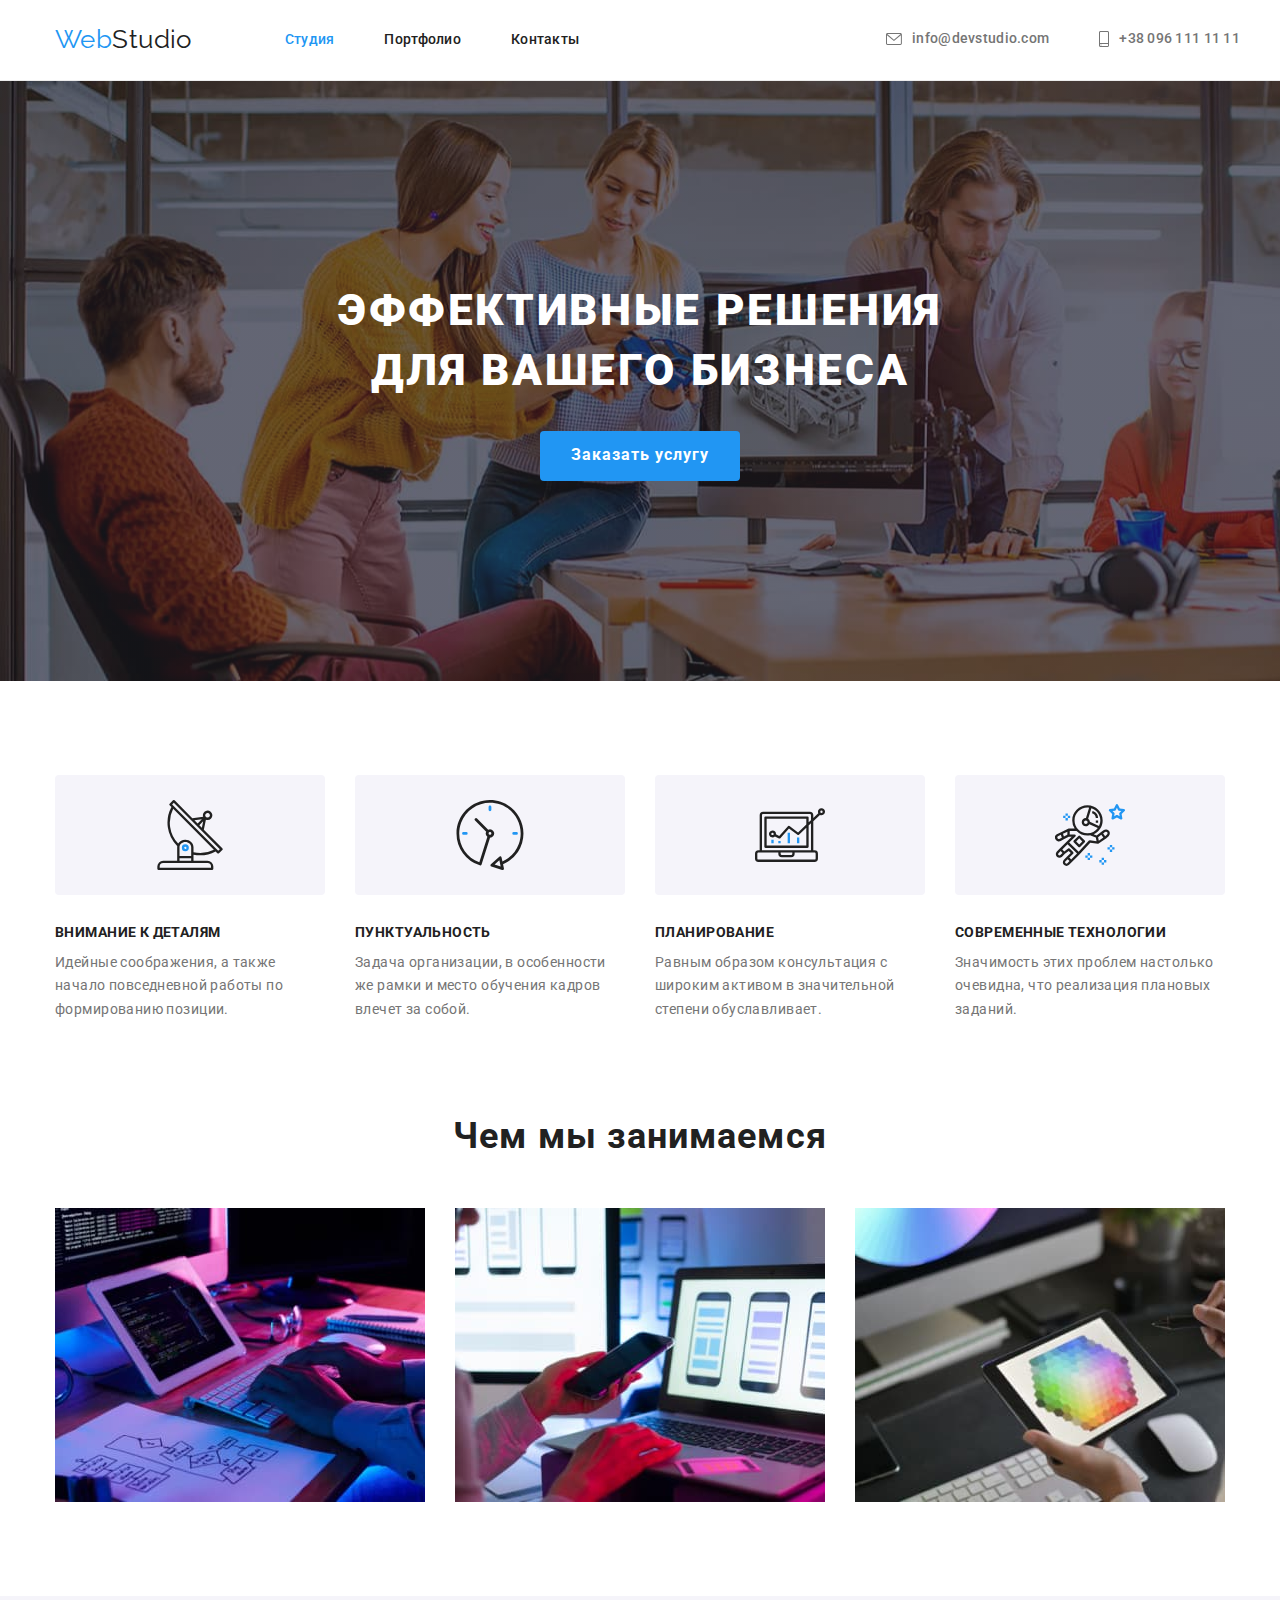
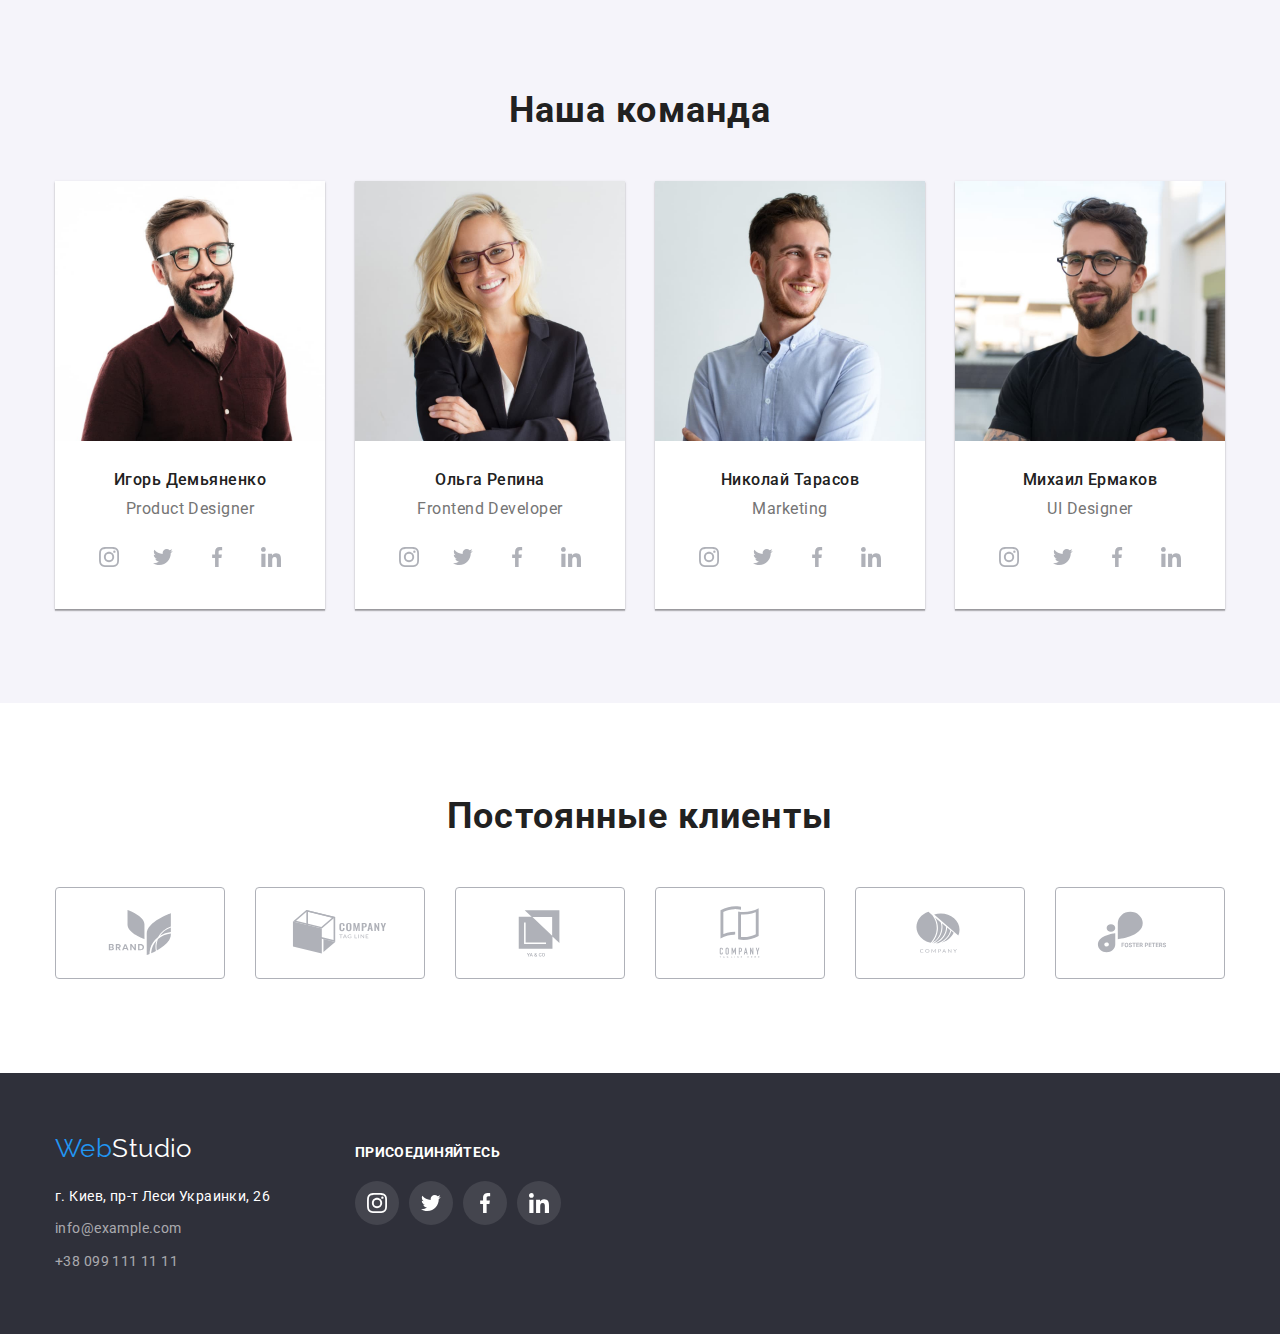
==== commit 3182bb39: "add fixes" ====
--- a/index.html
+++ b/index.html
@@ -133,28 +133,28 @@
                         <h3 class="team-member">Игорь Демьяненко</h3>
                         <p class="team-position">Product Designer</p>
                         <ul class="team-links">
-                            <li>
+                            <li class="team-links-list">
                                 <a class="team-links-item" href="https://www.instagram.com">
                                     <svg class="link-icon" width="20" height="20">
                                         <use href="./images/icon.svg#icon-instagram"></use>
                                     </svg>
                                 </a>
                             </li>
-                            <li>
+                            <li class="team-links-list">
                                 <a class="team-links-item" href="https://twitter.com">
                                     <svg class="link-icon" width="20" height="20">
                                         <use href="./images/icon.svg#icon-twitter"></use>
                                     </svg>
                                 </a>
                             </li>
-                            <li>
+                            <li class="team-links-list">
                                 <a class="team-links-item" href="https://www.facebook.com">
                                     <svg class="link-icon" width="20" height="20">
                                         <use href="./images/icon.svg#icon-facebook"></use>
                                     </svg>
                                 </a>
                             </li>
-                            <li>
+                            <li class="team-links-list">
                                 <a class="team-links-item" href="https://www.linkedin.com">
                                     <svg class="link-icon" width="20" height="20">
                                         <use href="./images/icon.svg#icon-linkedin"></use>
@@ -172,28 +172,28 @@
                         <h3 class="team-member">Ольга Репина</h3>
                         <p class="team-position">Frontend Developer</p>
                         <ul class="team-links">
-                            <li>
+                            <li class="team-links-list">
                                 <a class="team-links-item" href="https://www.instagram.com">
                                     <svg class="link-icon" width="20" height="20">
                                         <use href="./images/icon.svg#icon-instagram"></use>
                                     </svg>
                                 </a>
                             </li>
-                            <li>
+                            <li class="team-links-list">
                                 <a class="team-links-item" href="https://twitter.com">
                                     <svg class="link-icon" width="20" height="20">
                                         <use href="./images/icon.svg#icon-twitter"></use>
                                     </svg>
                                 </a>
                             </li>
-                            <li>
+                            <li class="team-links-list">
                                 <a class="team-links-item" href="https://www.facebook.com">
                                     <svg class="link-icon" width="20" height="20">
                                         <use href="./images/icon.svg#icon-facebook"></use>
                                     </svg>
                                 </a>
                             </li>
-                            <li>
+                            <li class="team-links-list">
                                 <a class="team-links-item" href="https://www.linkedin.com">
                                     <svg class="link-icon" width="20" height="20">
                                         <use href="./images/icon.svg#icon-linkedin"></use>
@@ -211,28 +211,28 @@
                         <h3 class="team-member">Николай Тарасов</h3>
                         <p class="team-position">Marketing</p>
                         <ul class="team-links">
-                            <li>
+                            <li class="team-links-list">
                                 <a class="team-links-item" href="https://www.instagram.com">
                                     <svg class="link-icon" width="20" height="20">
                                         <use href="./images/icon.svg#icon-instagram"></use>
                                     </svg>
                                 </a>
                             </li>
-                            <li>
+                            <li class="team-links-list">
                                 <a class="team-links-item" href="https://twitter.com">
                                     <svg class="link-icon" width="20" height="20">
                                         <use href="./images/icon.svg#icon-twitter"></use>
                                     </svg>
                                 </a>
                             </li>
-                            <li>
+                            <li class="team-links-list">
                                 <a class="team-links-item" href="https://www.facebook.com">
                                     <svg class="link-icon" width="20" height="20">
                                         <use href="./images/icon.svg#icon-facebook"></use>
                                     </svg>
                                 </a>
                             </li>
-                            <li>
+                            <li class="team-links-list">
                                 <a class="team-links-item" href="https://www.linkedin.com">
                                     <svg class="link-icon" width="20" height="20">
                                         <use href="./images/icon.svg#icon-linkedin"></use>
@@ -250,28 +250,28 @@
                         <h3 class="team-member">Михаил Ермаков</h3>
                         <p class="team-position">UI Designer</p>
                         <ul class="team-links">
-                            <li>
+                            <li class="team-links-list">
                                 <a class="team-links-item" href="https://www.instagram.com">
                                     <svg class="link-icon" width="20" height="20">
                                         <use href="./images/icon.svg#icon-instagram"></use>
                                     </svg>
                                 </a>
                             </li>
-                            <li>
+                            <li class="team-links-list">
                                 <a class="team-links-item" href="https://twitter.com">
                                     <svg class="link-icon" width="20" height="20">
                                         <use href="./images/icon.svg#icon-twitter"></use>
                                     </svg>
                                 </a>
                             </li>
-                            <li>
+                            <li class="team-links-list">
                                 <a class="team-links-item" href="https://www.facebook.com">
                                     <svg class="link-icon" width="20" height="20">
                                         <use href="./images/icon.svg#icon-facebook"></use>
                                     </svg>
                                 </a>
                             </li>
-                            <li>
+                            <li class="team-links-list">
                                 <a class="team-links-item" href="https://www.linkedin.com">
                                     <svg class="link-icon" width="20" height="20">
                                         <use href="./images/icon.svg#icon-linkedin"></use>
@@ -347,8 +347,15 @@
                 <a class="logo" href="./index.html">Web<span class="logo-footer">Studio</span> </a>
                 <address class="footer-address">
                     <p class="address">г. Киев, пр-т Леси Украинки, 26</p>
-                    <a class="link-address-footer" href="mailto:info@example.com">info@example.com</a>
-                    <a class="link-address-footer" href="tel:+380991111111">+38 099 111 11 11</a>
+                    <ul class="footer-address-list">
+                        <li class="footer-address-list-item">
+                            <a class="link-address-footer" href="mailto:info@example.com">info@example.com</a>
+                        </li>
+                        <li class="footer-address-list-item">
+                            <a class="link-address-footer" href="tel:+380991111111">+38 099 111 11 11</a>
+                        </li>
+                    </ul>
+                    
                 </address>
                 </div>
                 <div class="right-side-footer">
--- a/css/styles.css
+++ b/css/styles.css
@@ -218,6 +218,9 @@
   display: flex;
   justify-content: center;
 }
+
+.features-list {
+}
 .features-list:not(:last-child) {
   margin-right: 30px;
 }
@@ -239,7 +242,7 @@
   line-height: 1.14;
   letter-spacing: 0.03em;
   text-transform: uppercase;
-  padding-bottom: 10px;
+  margin-bottom: 10px;
 }
 .features-text {
   font-size: 14px;
@@ -314,7 +317,7 @@
   text-align: center;
   line-height: 1.18;
   letter-spacing: 0.03em;
-  padding-bottom: 10px;
+  margin-bottom: 10px;
 }
 
 .team-position {
@@ -342,7 +345,9 @@
   justify-content: center;
   text-align: center;
   margin-top: 16px;
-  margin-right: 0;
+}
+.team-links-list:not(:last-child) {
+  margin-right: 10px;
 }
 
 .team-links-item {
@@ -354,7 +359,7 @@
 }
 
 .team-links-item:not(:last-child) {
-  margin-right: 3px;
+  margin-right: px;
 }
 
 .team-links-item .link-icon {
@@ -430,6 +435,7 @@
   align-items: baseline;
 }
 .footer-address {
+  margin-top: 20px;
 }
 
 .address {
@@ -439,7 +445,6 @@
   font-size: 14px;
   line-height: 1.7;
   letter-spacing: 0.03em;
-  margin-top: 20px;
   margin-bottom: 9px;
 }
 
@@ -450,8 +455,10 @@
   line-height: 1.7;
   letter-spacing: 0.03em;
   color: var(--footer-link);
-  padding-bottom: 9px;
-  display: flex;
+  display: flex;
+}
+.footer-address-list-item:not(:last-child) {
+  margin-bottom: 9px;
 }
 .link-address-footer:hover,
 .link-address-footer:focus {
@@ -477,7 +484,7 @@
   letter-spacing: 0.03em;
   text-transform: uppercase;
   color: var(--white-color);
-  padding-bottom: 20px;
+  margin-bottom: 20px;
 }
 
 .footer-social-links-list {
@@ -539,14 +546,12 @@
   border: none;
 }
 
-.button:hover,
-.button:active,
-.button:focus,
 .portfolio-button:hover,
-.portfolio-button:active,
 .portfolio-button:focus {
   background: var(--accent-color);
   color: var(--white-color);
+  box-shadow: 0px 3px 1px rgba(0, 0, 0, 0.1), 0px 1px 2px rgba(0, 0, 0, 0.08),
+    0px 2px 2px rgba(0, 0, 0, 0.12);
 }
 
 /* Filter */
@@ -561,17 +566,20 @@
   margin-left: 30px;
   margin-top: 30px;
 }
-.filter-item:hover,
-.filter-item:focus {
+.filter-card-set {
+  display: block;
+}
+
+.filter-item .filter-card-set:hover,
+.filter-item .filter-card-set:focus {
   box-shadow: 0px 1px 1px rgba(0, 0, 0, 0.12), 0px 4px 4px rgba(0, 0, 0, 0.06),
     1px 4px 6px rgba(0, 0, 0, 0.16);
 }
-
-.filter-card {
-  border: 1px solid var(--filter-border);
-}
 .filter-content {
   padding: 20px 24px;
+  border-right: 1px solid var(--filter-border);
+  border-left: 1px solid var(--filter-border);
+  border-bottom: 1px solid var(--filter-border);
 }
 .content-title {
   color: var(--title-text-color);
@@ -580,6 +588,7 @@
   letter-spacing: 0.06em;
 }
 .content-type {
+  color: var(--primary-text-color);
   font-size: 16px;
   line-height: 1.8;
   letter-spacing: 0.03em;
